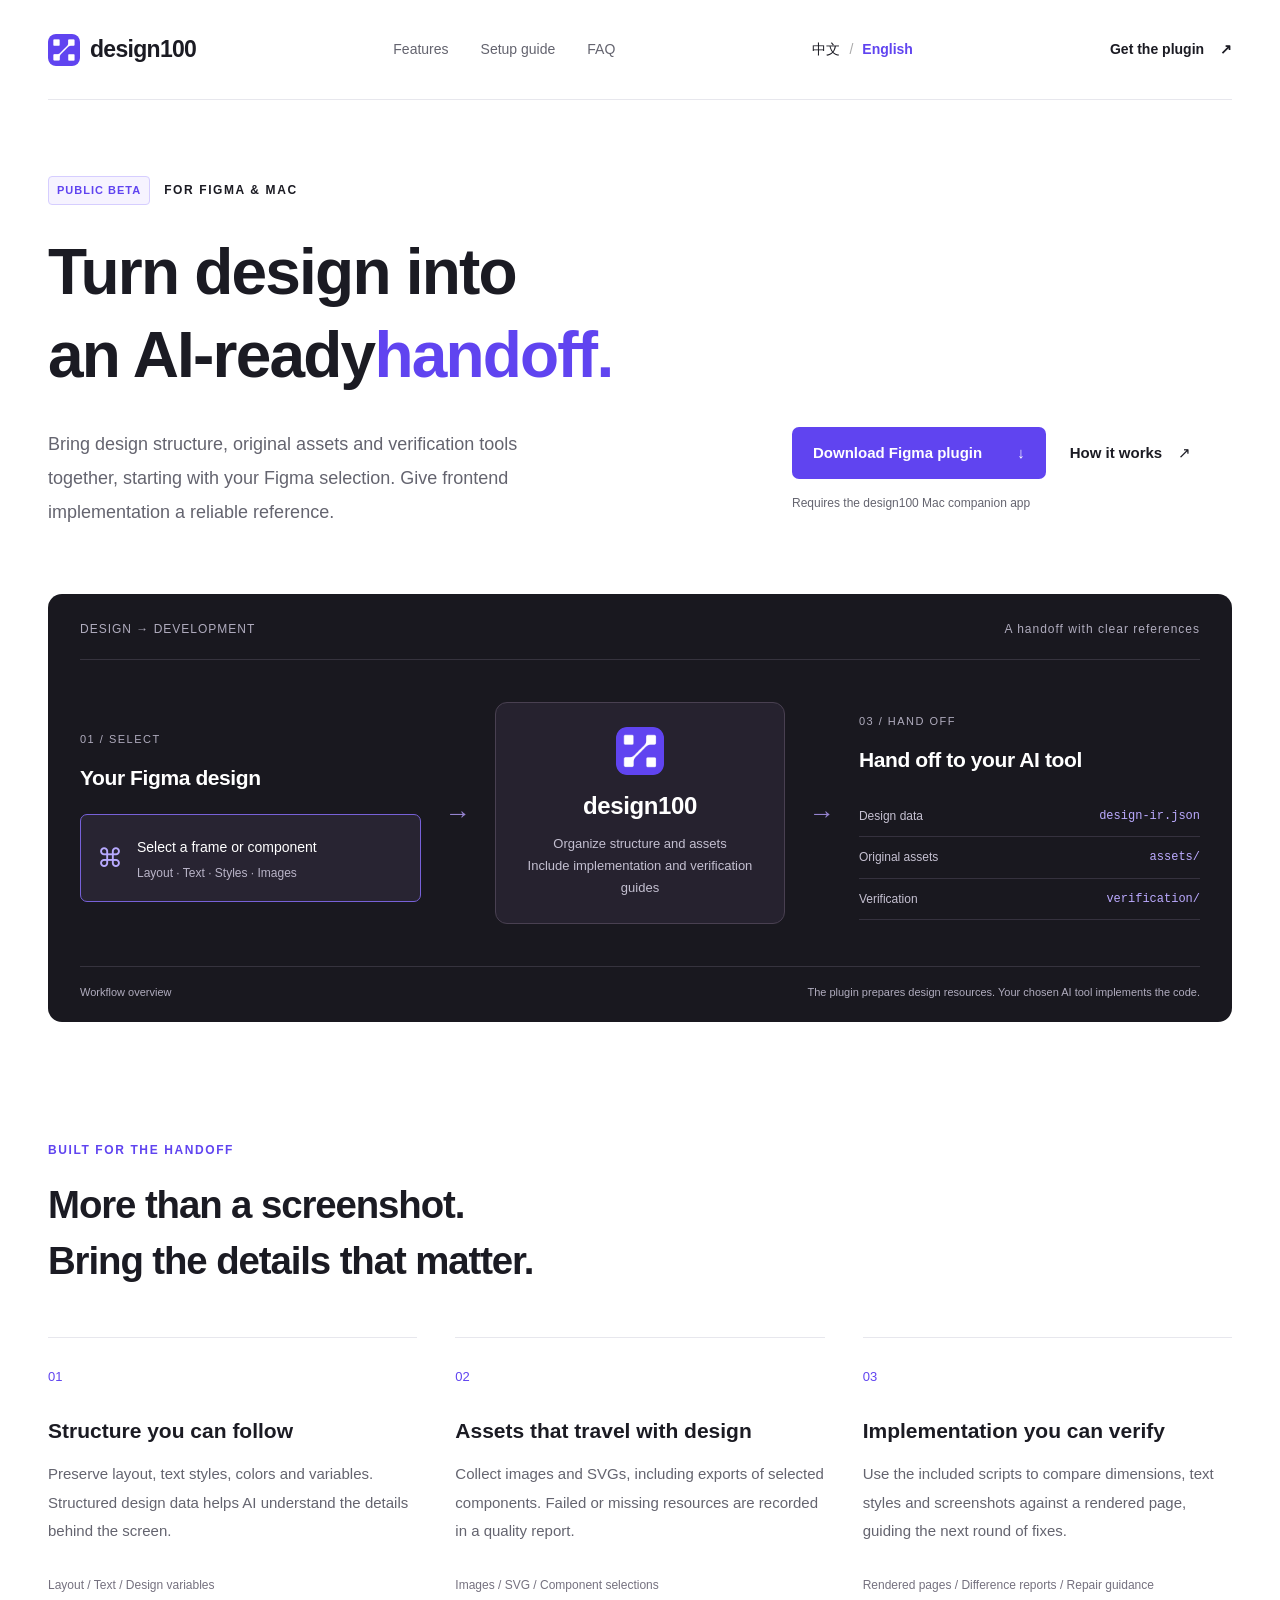
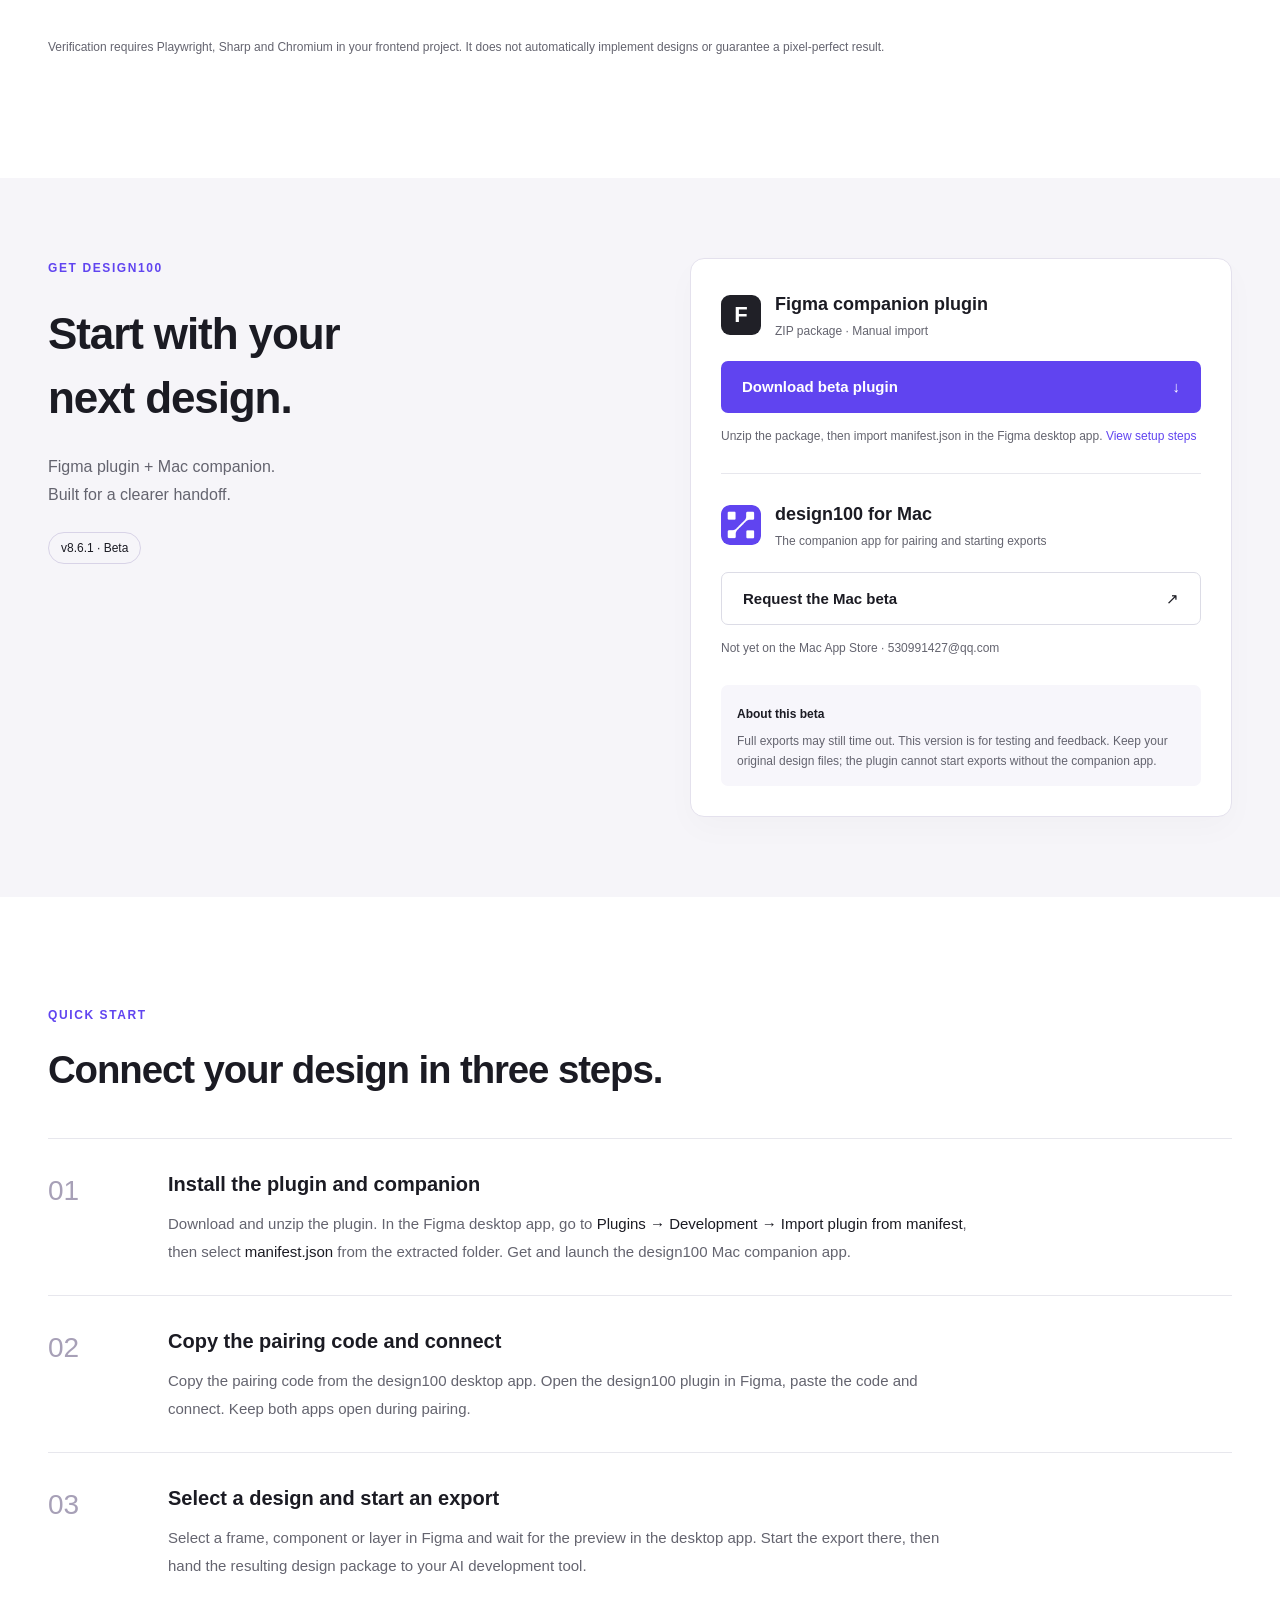
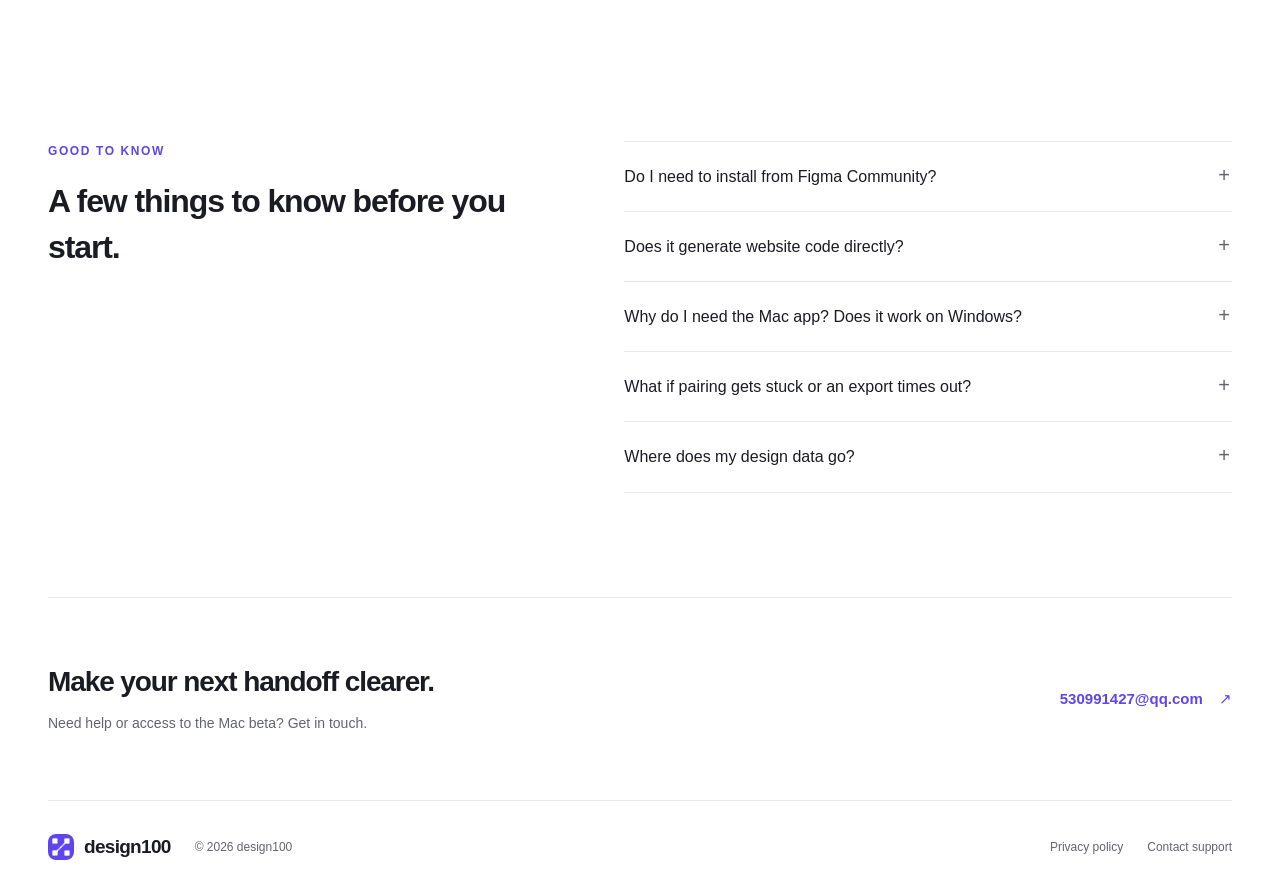
==== en.html @ ffca9b92 "Add Chinese and English language switching" ====
<!doctype html>
<html lang="en">
<head>
<meta charset="utf-8"><meta name="viewport" content="width=device-width,initial-scale=1">
<title>design100 — A clearer handoff from Figma to AI</title>
<meta name="description" content="Turn Figma selections into design data, assets and verification tools. Download the beta plugin and follow the setup guide.">
<link rel="icon" href="icon.png"><link rel="stylesheet" href="style.css">
<link rel="alternate" hreflang="zh-CN" href="https://sanxiansheng.github.io/design100/"><link rel="alternate" hreflang="en" href="https://sanxiansheng.github.io/design100/en.html">
<style>.language-switch{display:flex;align-items:center;gap:9px;font-size:14px;white-space:nowrap}.language-switch a{padding:8px 0}.language-switch [aria-current]{color:var(--purple);font-weight:700}.language-switch span{color:#aaa}html[lang="en"] h1{font-size:clamp(36px,5vw,68px);letter-spacing:-1.8px}html[lang="en"] .flow-stage{min-width:0}html[lang="en"] .file-row{flex-wrap:wrap}@media(max-width:850px){.nav nav{display:none}}@media(max-width:420px){.nav{flex-wrap:wrap;height:auto;padding-block:18px;gap:10px}.nav-download{display:none}.language-switch{margin-left:auto}}@media(max-width:700px){html[lang="en"] h1{font-size:39px}}</style>
</head>
<body>
<a class="skip" href="#main">Skip to content</a>
<header class="nav wrap"><a class="brand" href="#" aria-label="design100 home"><img src="icon.png" width="32" height="32" alt="">design100</a><nav aria-label="Main navigation"><a href="#features">Features</a><a href="#guide">Setup guide</a><a href="#faq">FAQ</a></nav><div class="language-switch" aria-label="Language"><a href="index.html" lang="zh-CN" hreflang="zh-CN">中文</a><span aria-hidden="true">/</span><a href="en.html" lang="en" hreflang="en" aria-current="page">English</a></div><a class="nav-download" href="#download">Get the plugin <span aria-hidden="true">↗</span></a></header>
<main id="main">
<section class="hero wrap">
<div class="eyebrow"><span class="tag">PUBLIC BETA</span> FOR FIGMA & MAC</div>
<h1>Turn design into<br>an AI-ready<span class="purple">handoff.</span></h1>
<div class="hero-bottom"><p>Bring design structure, original assets and verification tools together, starting with your Figma selection. Give frontend implementation a reliable reference.</p><div class="hero-actions"><a class="button primary" href="#download">Download Figma plugin <span aria-hidden="true">↓</span></a><a class="text-link" href="#guide">How it works <span aria-hidden="true">↗</span></a><small>Requires the design100 Mac companion app</small></div></div>
<div class="handoff" aria-label="Workflow: Figma selection, design100, your AI development tool">
<div class="handoff-top"><span>DESIGN → DEVELOPMENT</span><span>A handoff with clear references</span></div>
<div class="flow"><div class="flow-stage"><span class="step-label">01 / SELECT</span><h3>Your Figma design</h3><div class="selection"><span>⌘</span><div><strong>Select a frame or component</strong><small>Layout · Text · Styles · Images</small></div></div></div><span class="flow-arrow" aria-hidden="true">→</span><div class="flow-stage engine"><img src="icon.png" alt="" width="48" height="48"><h3>design100</h3><p>Organize structure and assets<br>Include implementation and verification guides</p></div><span class="flow-arrow" aria-hidden="true">→</span><div class="flow-stage"><span class="step-label">03 / HAND OFF</span><h3>Hand off to your AI tool</h3><div class="file-row"><span>Design data</span><code>design-ir.json</code></div><div class="file-row"><span>Original assets</span><code>assets/</code></div><div class="file-row"><span>Verification</span><code>verification/</code></div></div></div>
<div class="handoff-foot">Workflow overview<span>The plugin prepares design resources. Your chosen AI tool implements the code.</span></div>
</div></section>
<section id="features" class="wrap section"><div class="section-heading"><div class="eyebrow">BUILT FOR THE HANDOFF</div><h2>More than a screenshot.<br>Bring the details that matter.</h2></div><div class="features"><article><span class="feature-number">01</span><h3>Structure you can follow</h3><p>Preserve layout, text styles, colors and variables. Structured design data helps AI understand the details behind the screen.</p><span class="feature-note">Layout / Text / Design variables</span></article><article><span class="feature-number">02</span><h3>Assets that travel with design</h3><p>Collect images and SVGs, including exports of selected components. Failed or missing resources are recorded in a quality report.</p><span class="feature-note">Images / SVG / Component selections</span></article><article><span class="feature-number">03</span><h3>Implementation you can verify</h3><p>Use the included scripts to compare dimensions, text styles and screenshots against a rendered page, guiding the next round of fixes.</p><span class="feature-note">Rendered pages / Difference reports / Repair guidance</span></article></div><p class="section-note">Verification requires Playwright, Sharp and Chromium in your frontend project. It does not automatically implement designs or guarantee a pixel-perfect result.</p></section>
<section id="download" class="download-section"><div class="wrap download-layout"><div><div class="eyebrow">GET DESIGN100</div><h2>Start with your<br>next design.</h2><p>Figma plugin + Mac companion.<br>Built for a clearer handoff.</p><span class="release-label">v8.6.1 · Beta</span></div><div class="download-panel"><article><div class="download-title"><span class="package-icon">F</span><div><h3>Figma companion plugin</h3><p>ZIP package · Manual import</p></div></div><a class="button primary full" href="design100-figma-v8.6.1-beta.zip" download>Download beta plugin <span aria-hidden="true">↓</span></a><p class="download-hint">Unzip the package, then import manifest.json in the Figma desktop app. <a href="#guide">View setup steps</a></p></article><article class="companion"><div class="download-title"><img src="icon.png" width="40" height="40" alt=""><div><h3>design100 for Mac</h3><p>The companion app for pairing and starting exports</p></div></div><a class="button secondary full" href="mailto:530991427@qq.com?subject=design100%20Mac%20beta%20request">Request the Mac beta <span aria-hidden="true">↗</span></a><p class="download-hint">Not yet on the Mac App Store · 530991427@qq.com</p></article><aside class="beta-note"><strong>About this beta</strong><p>Full exports may still time out. This version is for testing and feedback. Keep your original design files; the plugin cannot start exports without the companion app.</p></aside></div></div></section>
<section id="guide" class="wrap section"><div class="section-heading"><div class="eyebrow">QUICK START</div><h2>Connect your design in three steps.</h2></div><ol class="guide"><li><span>01</span><div><h3>Install the plugin and companion</h3><p>Download and unzip the plugin. In the Figma desktop app, go to <b>Plugins → Development → Import plugin from manifest</b>, then select <b>manifest.json</b> from the extracted folder. Get and launch the design100 Mac companion app.</p></div></li><li><span>02</span><div><h3>Copy the pairing code and connect</h3><p>Copy the pairing code from the design100 desktop app. Open the design100 plugin in Figma, paste the code and connect. Keep both apps open during pairing.</p></div></li><li><span>03</span><div><h3>Select a design and start an export</h3><p>Select a frame, component or layer in Figma and wait for the preview in the desktop app. Start the export there, then hand the resulting design package to your AI development tool.</p></div></li></ol></section>
<section id="faq" class="wrap section faq-section"><div class="section-heading"><div class="eyebrow">GOOD TO KNOW</div><h2>A few things to know before you start.</h2></div><div class="faq"><details><summary>Do I need to install from Figma Community?</summary><p>This website provides a beta package for manual import through the Development menu in the Figma desktop app. The public availability of the Community version has not been confirmed. Use the download and setup instructions on this page.</p></details><details><summary>Does it generate website code directly?</summary><p>No. design100 prepares design data, assets, implementation guides and verification tools. Give the exported package to your own AI development tool to implement the frontend.</p></details><details><summary>Why do I need the Mac app? Does it work on Windows?</summary><p>Exports are started from the design100 Mac app. The Figma plugin reads your selection and generates the design package. The current workflow requires a Mac; a Windows companion app is not available yet.</p></details><details><summary>What if pairing gets stuck or an export times out?</summary><p>Make sure the desktop app is running, copy a fresh pairing code, then close and reopen the Figma plugin. Allow Figma local network access if prompted. Export timeouts are a known beta issue. Try a smaller selection and email the error message to support. Do not send pairing codes or sensitive design files.</p></details><details><summary>Where does my design data go?</summary><p>The plugin exchanges selection data and previews with the companion through localhost:38472 on your machine. Exported packages contain the selected design and assets. The plugin does not call remote AI services. You decide what to share with third-party AI tools. For details, read the <a href="https://sanxiansheng.github.io/design100-privacy/">product privacy policy</a>.</p></details></div></section>
<section class="wrap support"><div><h2>Make your next handoff clearer.</h2><p>Need help or access to the Mac beta? Get in touch.</p></div><a href="mailto:530991427@qq.com" class="text-link">530991427@qq.com <span aria-hidden="true">↗</span></a></section>
</main><footer class="wrap"><a class="brand" href="#"><img src="icon.png" alt="" width="26" height="26">design100</a><span>© 2026 design100</span><div><a href="https://sanxiansheng.github.io/design100-privacy/">Privacy policy</a><a href="mailto:530991427@qq.com">Contact support</a></div></footer>
<script>document.querySelectorAll(".language-switch a").forEach(function(link){link.addEventListener("click",function(){link.hash=window.location.hash;});});</script>
</body></html>
---- style.css ----
@charset "UTF-8";
:root{--ink:#1b1b23;--muted:#64646f;--purple:#6044f0;--line:#e7e7ed;--soft:#f6f5f9}*{box-sizing:border-box}html{scroll-behavior:smooth;scroll-padding-top:30px}body{margin:0;color:var(--ink);background:#fff;font-family:Inter,-apple-system,BlinkMacSystemFont,"Segoe UI","PingFang SC","Microsoft YaHei",sans-serif;font-size:16px;line-height:1.7}a{color:inherit;text-decoration:none}a,button,summary{-webkit-tap-highlight-color:transparent}a:focus-visible,summary:focus-visible{outline:3px solid #8b76ff;outline-offset:5px}a:hover{color:var(--purple)}img{max-width:100%;vertical-align:middle}.wrap{width:min(1184px,calc(100% - 80px));margin-inline:auto}.skip{position:absolute;top:-100px;left:20px;background:#fff;padding:12px;z-index:10}.skip:focus{top:10px}.nav{height:100px;display:flex;align-items:center;justify-content:space-between;border-bottom:1px solid var(--line);gap:24px}.brand{display:inline-flex;align-items:center;gap:10px;font-weight:750;font-size:23px;letter-spacing:-.7px}.brand img{border-radius:8px}.nav nav{display:flex;gap:32px;font-size:14px;color:var(--muted)}.nav-download{font-size:14px;font-weight:600}.nav-download span{margin-left:12px}.hero{padding-top:76px;padding-bottom:10px}.eyebrow{display:flex;align-items:center;gap:14px;font-size:12px;font-weight:650;letter-spacing:1.6px}.tag{color:var(--purple);border:1px solid #d6ceff;background:#f6f3ff;padding:4px 8px;border-radius:4px;font-size:11px;letter-spacing:1px}h1{font-size:clamp(40px,5.3vw,72px);font-weight:650;line-height:1.3;letter-spacing:-2.8px;margin:26px 0 30px}.purple{color:var(--purple)}.hero-bottom{display:flex;justify-content:space-between;gap:48px;align-items:start;margin-bottom:64px}.hero-bottom>p{max-width:475px;color:var(--muted);font-size:18px;margin:0;line-height:1.9}.hero-actions{display:flex;flex-wrap:wrap;gap:14px 24px;align-items:center;max-width:440px}.button{min-height:50px;padding:13px 21px;border-radius:7px;display:inline-flex;align-items:center;justify-content:space-between;gap:35px;font-weight:550;font-size:15px;transition:background .15s,transform .15s}.button:hover{transform:translateY(-2px)}.primary{background:var(--purple);color:#fff}.primary:hover{background:#4c32ce;color:#fff}.secondary{border:1px solid #dcdce6;background:#fff}.text-link{font-size:15px;font-weight:550}.text-link span{margin-left:12px}.hero-actions small{width:100%;color:var(--muted);font-size:12px}.handoff{background:#19181f;border-radius:14px;color:#fff;padding:25px 32px 20px;overflow:hidden}.handoff-top,.handoff-foot{display:flex;justify-content:space-between;gap:20px;font-size:12px;color:#b0acbe}.handoff-top{letter-spacing:1px;border-bottom:1px solid #36333e;padding-bottom:20px}.flow{display:grid;grid-template-columns:1fr 30px .85fr 30px 1fr;gap:22px;align-items:center;padding:42px 0}.flow-stage h3{font-size:21px;letter-spacing:-.4px;margin:9px 0 18px;font-weight:550}.step-label{font-size:11px;color:#b0acbe;letter-spacing:1.5px}.selection{display:flex;gap:14px;align-items:center;padding:18px 16px;border:1px solid #7761d8;background:#282432;border-radius:7px}.selection>span{font-size:26px;color:#b8aaff}.selection strong{font-size:14px;font-weight:500}.selection small{display:block;color:#b9b4c8;font-size:12px;margin-top:3px}.engine{text-align:center;background:#26222f;border:1px solid #494051;border-radius:12px;padding:24px 12px}.engine h3{margin:11px 0 6px;font-size:24px}.engine p{font-size:13px;color:#c3bfd0;line-height:1.7;margin:0}.engine img{border-radius:11px}.flow-arrow{color:#9583cf;font-size:26px;text-align:center}.file-row{display:flex;justify-content:space-between;gap:8px;border-bottom:1px solid #35313e;padding:10px 0;font-size:12px;color:#c5c0d1}.file-row code{font-size:12px;color:#bbaaff}.handoff-foot{border-top:1px solid #36333e;padding-top:16px;font-size:11px}.section{padding-top:108px;padding-bottom:24px}.section-heading .eyebrow{color:var(--purple);margin-bottom:17px}h2{font-size:clamp(28px,3vw,40px);line-height:1.45;letter-spacing:-1.1px;font-weight:600;margin:0}.features{display:grid;grid-template-columns:repeat(3,1fr);gap:38px;margin-top:48px}.features article{border-top:1px solid var(--line);padding-top:24px}.feature-number{font-size:13px;color:var(--purple);font-variant-numeric:tabular-nums}h3{font-size:21px;font-weight:600}.features h3{margin:24px 0 12px}.features p{color:var(--muted);font-size:15px;margin:0 0 24px;line-height:1.9}.feature-note{font-size:12px;color:#75717f}.section-note{color:var(--muted);font-size:12px;padding:28px 0 0}.download-section{background:var(--soft);margin-top:84px;padding:80px 0}.download-layout{display:grid;grid-template-columns:1fr 1fr;gap:100px}.download-layout .eyebrow{color:var(--purple);margin-bottom:24px}.download-layout h2{font-size:44px}.download-layout>div>p{color:var(--muted);margin:24px 0}.release-label{border:1px solid #d8d3e7;padding:5px 12px;border-radius:100px;font-size:12px;display:inline-block}.download-panel{background:#fff;border:1px solid #e4e1ed;padding:30px;border-radius:14px;box-shadow:0 12px 32px #27203406}.download-title{display:flex;align-items:center;gap:14px;margin-bottom:20px}.download-title h3{font-size:18px;margin:0}.download-title p{font-size:12px;color:var(--muted);margin:2px 0 0}.package-icon{width:40px;height:40px;display:grid;place-items:center;background:#202027;color:white;border-radius:9px;font-size:22px;font-weight:600}.download-title img{border-radius:9px}.full{display:flex;width:100%}.download-hint{font-size:12px;color:var(--muted);line-height:1.8;margin:13px 0 0}.download-hint a{color:var(--purple)}.companion{margin-top:25px;padding-top:25px;border-top:1px solid var(--line)}.beta-note{background:#f7f6fb;border-radius:7px;margin-top:25px;padding:14px 16px}.beta-note strong{font-size:12px}.beta-note p{font-size:12px;color:var(--muted);margin:5px 0 0}.guide{padding:0;list-style:none;margin:40px 0 0}.guide li{display:grid;grid-template-columns:120px 1fr;border-top:1px solid var(--line);padding:28px 0}.guide li>span{font-size:28px;color:#a7a0b7;font-weight:400}.guide h3{margin:0 0 9px;font-size:20px}.guide p{margin:0;max-width:800px;color:var(--muted);font-size:15px;line-height:1.9}.guide b{font-weight:500;color:var(--ink)}.faq-section{display:grid;grid-template-columns:1fr 1.2fr;gap:70px}.faq-section h2{font-size:32px}.faq details{border-bottom:1px solid var(--line)}.faq details:first-child{border-top:1px solid var(--line)}summary{cursor:pointer;padding:21px 28px 21px 0;font-size:16px;font-weight:500;list-style:none;position:relative}summary::-webkit-details-marker{display:none}summary:after{content:'+';position:absolute;right:2px;color:var(--muted);font-size:20px;top:16px}details[open] summary:after{content:'−'}.faq p{font-size:14px;color:var(--muted);margin:0 0 22px;line-height:1.9}.faq p a{text-decoration:underline}.support{display:flex;align-items:center;justify-content:space-between;gap:30px;padding:64px 0;margin-top:80px;border-top:1px solid var(--line)}.support h2{font-size:28px}.support p{font-size:14px;color:var(--muted);margin:10px 0 0}.support>a{color:var(--purple)}footer{border-top:1px solid var(--line);display:flex;align-items:center;gap:24px;padding:30px 0;color:var(--muted);font-size:12px}footer .brand{color:var(--ink);font-size:19px}footer>div{margin-left:auto;display:flex;gap:24px}
@media(max-width:1000px){.wrap{width:calc(100% - 48px)}.hero-bottom{gap:30px}.hero-bottom>p{max-width:420px}.hero-actions{max-width:260px}.flow{gap:12px;grid-template-columns:1fr 20px .8fr 20px 1fr}.handoff{padding:24px}.file-row{flex-wrap:wrap}.download-layout{gap:48px}.faq-section{gap:40px}.features{gap:25px}}
@media(max-width:700px){.wrap{width:calc(100% - 40px)}.nav{height:78px;gap:15px}.nav nav{display:none}.brand{font-size:21px}.hero{padding-top:42px}h1{font-size:40px;letter-spacing:-1.6px;margin:24px 0}.eyebrow{font-size:10px;letter-spacing:1px}.hero-bottom{display:block;margin-bottom:38px}.hero-bottom>p{font-size:16px}.hero-actions{max-width:none;margin-top:26px;gap:15px 20px}.handoff{padding:22px}.handoff-top{font-size:10px}.handoff-top span:last-child{display:none}.flow{grid-template-columns:1fr;padding:25px 0;gap:14px}.flow-arrow{transform:rotate(90deg);font-size:22px;line-height:1}.flow-stage h3{font-size:19px}.engine{padding:20px}.handoff-foot{display:block;font-size:10px}.handoff-foot span{display:block;margin-top:5px}.section{padding-top:64px}.features{grid-template-columns:1fr;gap:30px;margin-top:30px}.features h3{margin-top:14px}.features p{margin-bottom:14px}.section-note{padding-top:14px}.download-section{margin-top:42px;padding:48px 0}.download-layout{grid-template-columns:1fr;gap:30px}.download-layout h2{font-size:36px}.download-layout>div>p{margin:16px 0}.download-panel{padding:23px}.guide li{grid-template-columns:50px 1fr;padding:25px 0}.guide li>span{font-size:23px}.guide p{font-size:14px;overflow-wrap:anywhere}.faq-section{grid-template-columns:1fr;gap:28px}.faq-section h2{font-size:28px}.support{display:block;margin-top:48px;padding:40px 0}.support h2{font-size:25px}.support>a{display:inline-block;margin-top:20px}footer{flex-wrap:wrap;gap:15px;font-size:11px}footer>div{margin-left:0;width:100%}.button{font-size:14px}.file-row{font-size:13px}.handoff-foot,.step-label,.engine p,.file-row code,.selection small,.handoff-top{font-size:12px}}
@media(prefers-reduced-motion:reduce){html{scroll-behavior:auto}.button{transition:none}.button:hover{transform:none}}
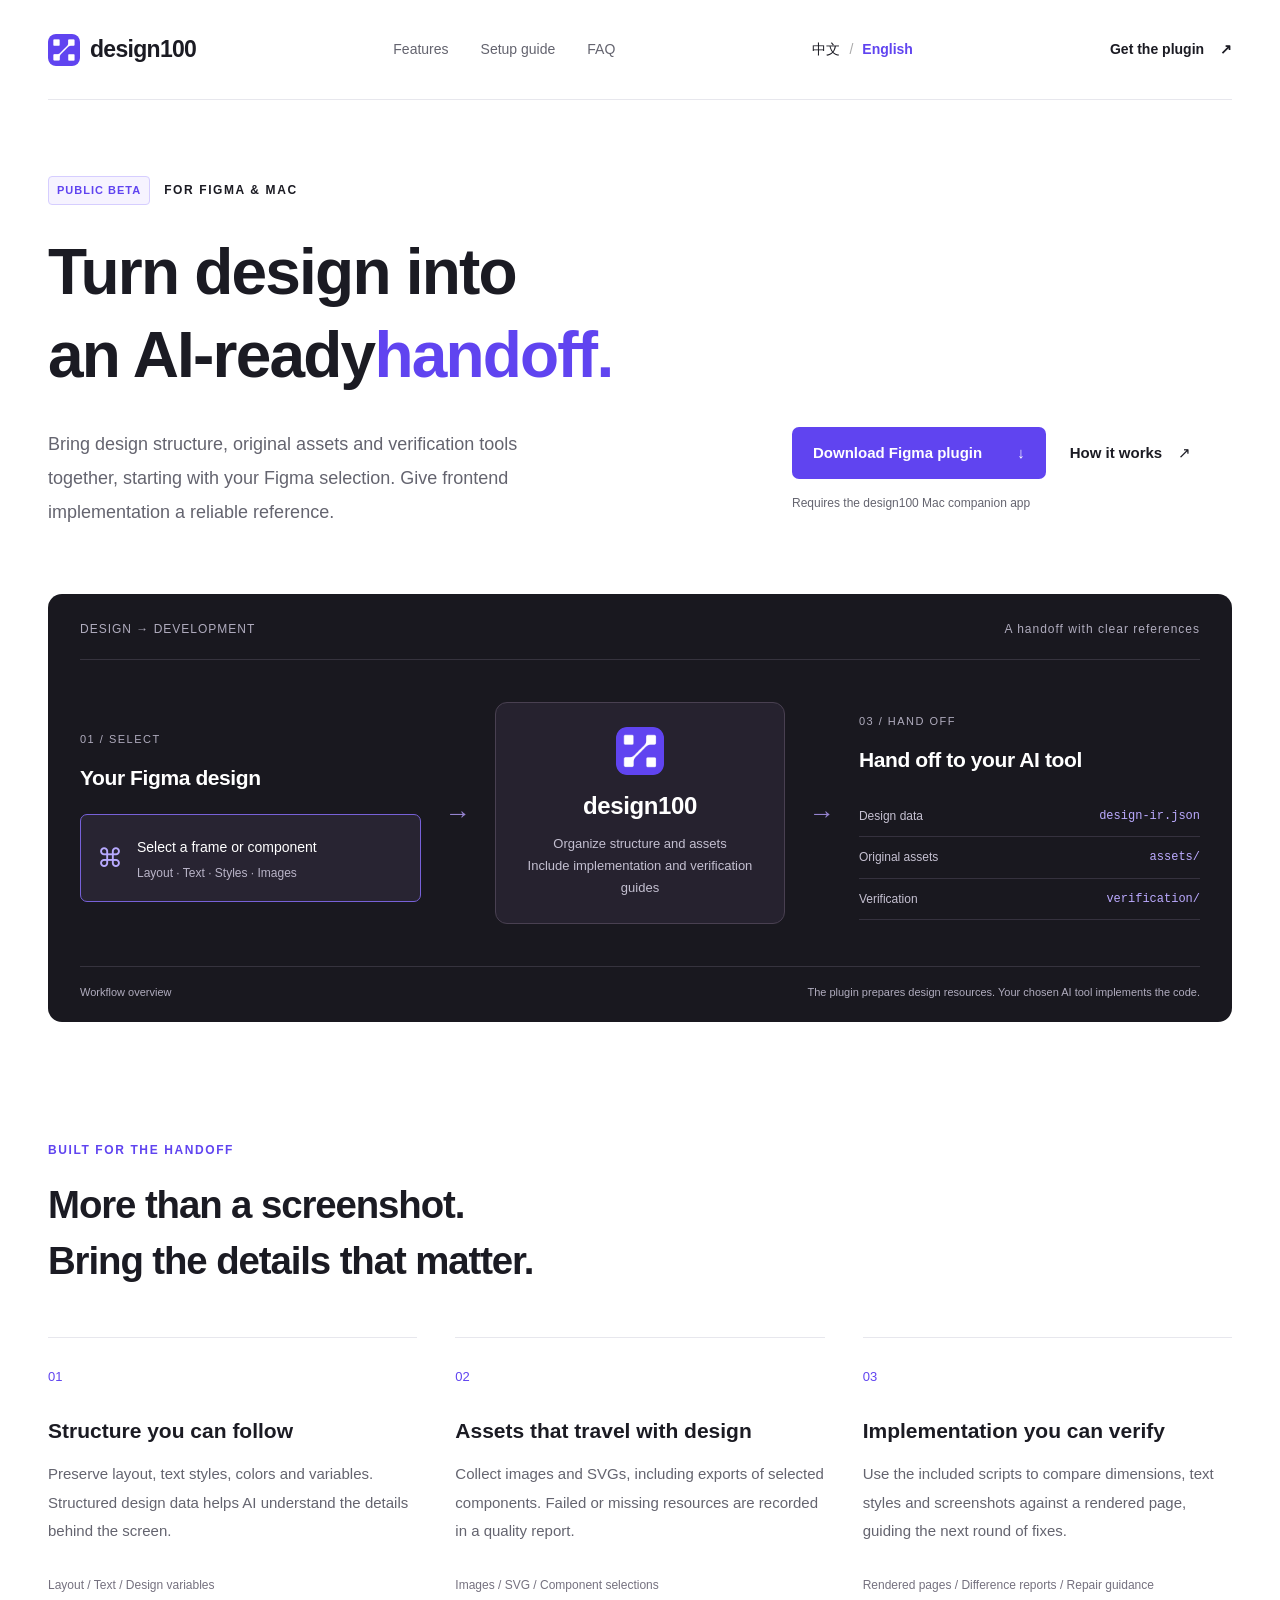
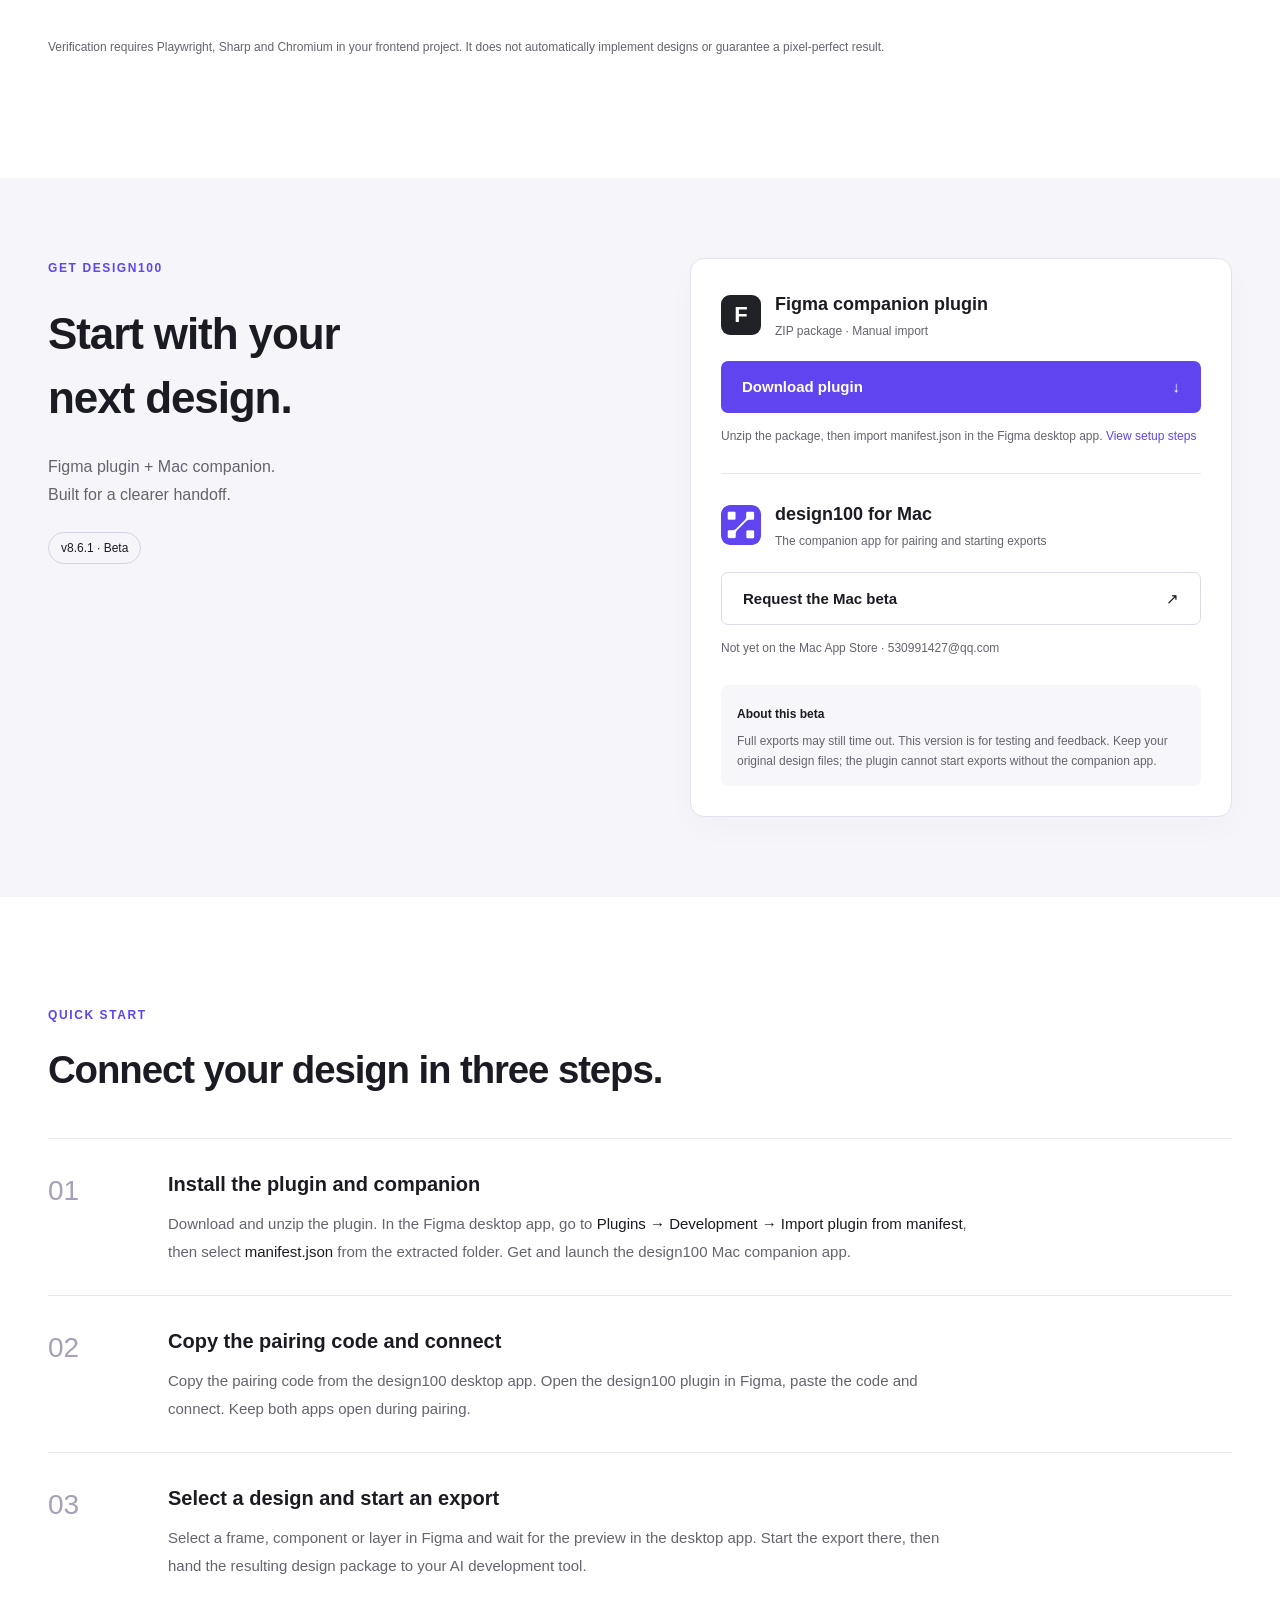
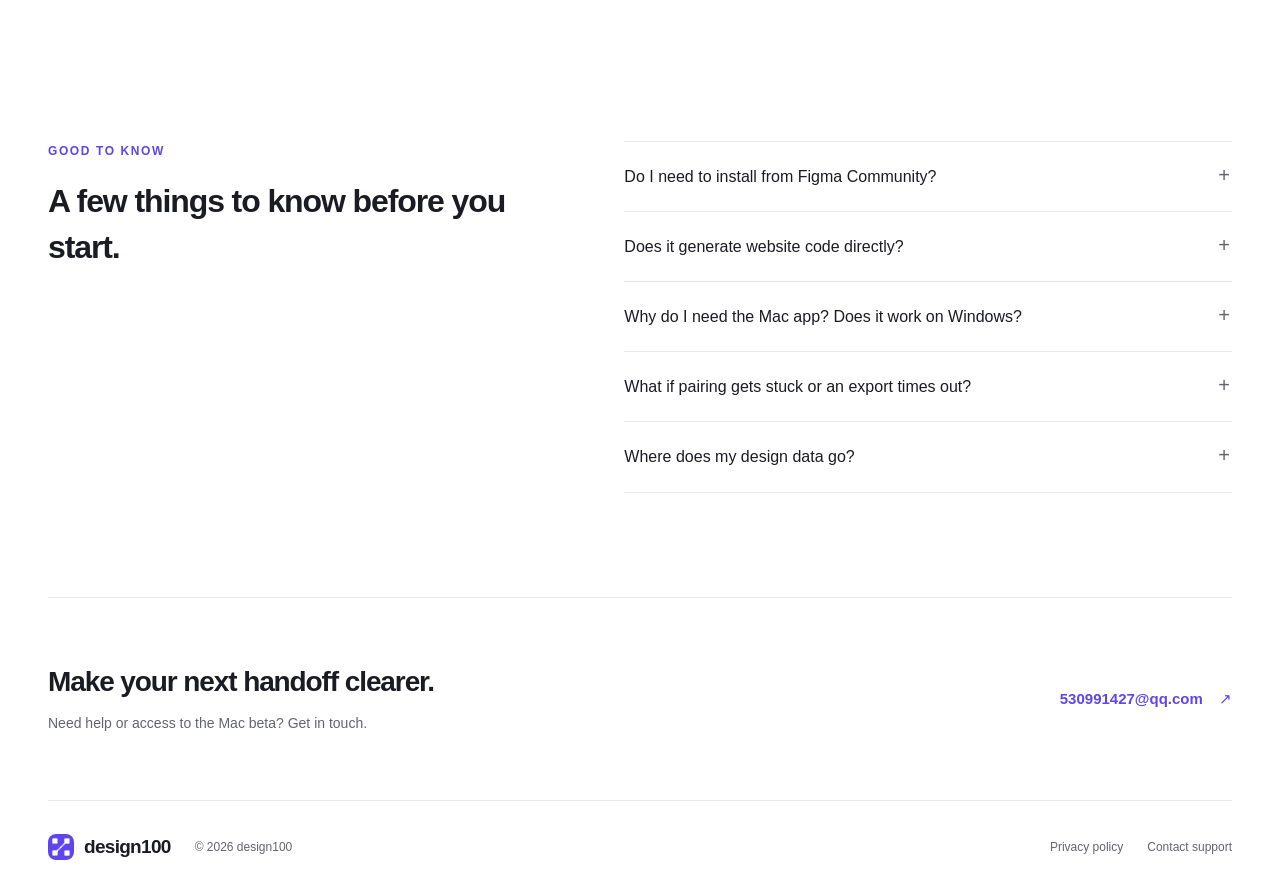
==== commit 455c3e84: "Simplify plugin download button labels" ====
--- a/en.html
+++ b/en.html
@@ -5,12 +5,12 @@
 <title>design100 — A clearer handoff from Figma to AI</title>
 <meta name="description" content="Turn Figma selections into design data, assets and verification tools. Download the beta plugin and follow the setup guide.">
 <link rel="icon" href="icon.png"><link rel="stylesheet" href="style.css">
-<link rel="alternate" hreflang="zh-CN" href="https://sanxiansheng.github.io/design100/"><link rel="alternate" hreflang="en" href="https://sanxiansheng.github.io/design100/en.html">
+<link rel="alternate" hreflang="zh-CN" href="https://sanxiansheng.github.io/design100/zh.html"><link rel="alternate" hreflang="en" href="https://sanxiansheng.github.io/design100/">
 <style>.language-switch{display:flex;align-items:center;gap:9px;font-size:14px;white-space:nowrap}.language-switch a{padding:8px 0}.language-switch [aria-current]{color:var(--purple);font-weight:700}.language-switch span{color:#aaa}html[lang="en"] h1{font-size:clamp(36px,5vw,68px);letter-spacing:-1.8px}html[lang="en"] .flow-stage{min-width:0}html[lang="en"] .file-row{flex-wrap:wrap}@media(max-width:850px){.nav nav{display:none}}@media(max-width:420px){.nav{flex-wrap:wrap;height:auto;padding-block:18px;gap:10px}.nav-download{display:none}.language-switch{margin-left:auto}}@media(max-width:700px){html[lang="en"] h1{font-size:39px}}</style>
 </head>
 <body>
 <a class="skip" href="#main">Skip to content</a>
-<header class="nav wrap"><a class="brand" href="#" aria-label="design100 home"><img src="icon.png" width="32" height="32" alt="">design100</a><nav aria-label="Main navigation"><a href="#features">Features</a><a href="#guide">Setup guide</a><a href="#faq">FAQ</a></nav><div class="language-switch" aria-label="Language"><a href="index.html" lang="zh-CN" hreflang="zh-CN">中文</a><span aria-hidden="true">/</span><a href="en.html" lang="en" hreflang="en" aria-current="page">English</a></div><a class="nav-download" href="#download">Get the plugin <span aria-hidden="true">↗</span></a></header>
+<header class="nav wrap"><a class="brand" href="#" aria-label="design100 home"><img src="icon.png" width="32" height="32" alt="">design100</a><nav aria-label="Main navigation"><a href="#features">Features</a><a href="#guide">Setup guide</a><a href="#faq">FAQ</a></nav><div class="language-switch" aria-label="Language"><a href="zh.html" lang="zh-CN" hreflang="zh-CN">中文</a><span aria-hidden="true">/</span><a href="index.html" lang="en" hreflang="en" aria-current="page">English</a></div><a class="nav-download" href="#download">Get the plugin <span aria-hidden="true">↗</span></a></header>
 <main id="main">
 <section class="hero wrap">
 <div class="eyebrow"><span class="tag">PUBLIC BETA</span> FOR FIGMA & MAC</div>
@@ -22,7 +22,7 @@
 <div class="handoff-foot">Workflow overview<span>The plugin prepares design resources. Your chosen AI tool implements the code.</span></div>
 </div></section>
 <section id="features" class="wrap section"><div class="section-heading"><div class="eyebrow">BUILT FOR THE HANDOFF</div><h2>More than a screenshot.<br>Bring the details that matter.</h2></div><div class="features"><article><span class="feature-number">01</span><h3>Structure you can follow</h3><p>Preserve layout, text styles, colors and variables. Structured design data helps AI understand the details behind the screen.</p><span class="feature-note">Layout / Text / Design variables</span></article><article><span class="feature-number">02</span><h3>Assets that travel with design</h3><p>Collect images and SVGs, including exports of selected components. Failed or missing resources are recorded in a quality report.</p><span class="feature-note">Images / SVG / Component selections</span></article><article><span class="feature-number">03</span><h3>Implementation you can verify</h3><p>Use the included scripts to compare dimensions, text styles and screenshots against a rendered page, guiding the next round of fixes.</p><span class="feature-note">Rendered pages / Difference reports / Repair guidance</span></article></div><p class="section-note">Verification requires Playwright, Sharp and Chromium in your frontend project. It does not automatically implement designs or guarantee a pixel-perfect result.</p></section>
-<section id="download" class="download-section"><div class="wrap download-layout"><div><div class="eyebrow">GET DESIGN100</div><h2>Start with your<br>next design.</h2><p>Figma plugin + Mac companion.<br>Built for a clearer handoff.</p><span class="release-label">v8.6.1 · Beta</span></div><div class="download-panel"><article><div class="download-title"><span class="package-icon">F</span><div><h3>Figma companion plugin</h3><p>ZIP package · Manual import</p></div></div><a class="button primary full" href="design100-figma-v8.6.1-beta.zip" download>Download beta plugin <span aria-hidden="true">↓</span></a><p class="download-hint">Unzip the package, then import manifest.json in the Figma desktop app. <a href="#guide">View setup steps</a></p></article><article class="companion"><div class="download-title"><img src="icon.png" width="40" height="40" alt=""><div><h3>design100 for Mac</h3><p>The companion app for pairing and starting exports</p></div></div><a class="button secondary full" href="mailto:530991427@qq.com?subject=design100%20Mac%20beta%20request">Request the Mac beta <span aria-hidden="true">↗</span></a><p class="download-hint">Not yet on the Mac App Store · 530991427@qq.com</p></article><aside class="beta-note"><strong>About this beta</strong><p>Full exports may still time out. This version is for testing and feedback. Keep your original design files; the plugin cannot start exports without the companion app.</p></aside></div></div></section>
+<section id="download" class="download-section"><div class="wrap download-layout"><div><div class="eyebrow">GET DESIGN100</div><h2>Start with your<br>next design.</h2><p>Figma plugin + Mac companion.<br>Built for a clearer handoff.</p><span class="release-label">v8.6.1 · Beta</span></div><div class="download-panel"><article><div class="download-title"><span class="package-icon">F</span><div><h3>Figma companion plugin</h3><p>ZIP package · Manual import</p></div></div><a class="button primary full" href="design100-figma-v8.6.1-beta.zip" download>Download plugin <span aria-hidden="true">↓</span></a><p class="download-hint">Unzip the package, then import manifest.json in the Figma desktop app. <a href="#guide">View setup steps</a></p></article><article class="companion"><div class="download-title"><img src="icon.png" width="40" height="40" alt=""><div><h3>design100 for Mac</h3><p>The companion app for pairing and starting exports</p></div></div><a class="button secondary full" href="mailto:530991427@qq.com?subject=design100%20Mac%20beta%20request">Request the Mac beta <span aria-hidden="true">↗</span></a><p class="download-hint">Not yet on the Mac App Store · 530991427@qq.com</p></article><aside class="beta-note"><strong>About this beta</strong><p>Full exports may still time out. This version is for testing and feedback. Keep your original design files; the plugin cannot start exports without the companion app.</p></aside></div></div></section>
 <section id="guide" class="wrap section"><div class="section-heading"><div class="eyebrow">QUICK START</div><h2>Connect your design in three steps.</h2></div><ol class="guide"><li><span>01</span><div><h3>Install the plugin and companion</h3><p>Download and unzip the plugin. In the Figma desktop app, go to <b>Plugins → Development → Import plugin from manifest</b>, then select <b>manifest.json</b> from the extracted folder. Get and launch the design100 Mac companion app.</p></div></li><li><span>02</span><div><h3>Copy the pairing code and connect</h3><p>Copy the pairing code from the design100 desktop app. Open the design100 plugin in Figma, paste the code and connect. Keep both apps open during pairing.</p></div></li><li><span>03</span><div><h3>Select a design and start an export</h3><p>Select a frame, component or layer in Figma and wait for the preview in the desktop app. Start the export there, then hand the resulting design package to your AI development tool.</p></div></li></ol></section>
 <section id="faq" class="wrap section faq-section"><div class="section-heading"><div class="eyebrow">GOOD TO KNOW</div><h2>A few things to know before you start.</h2></div><div class="faq"><details><summary>Do I need to install from Figma Community?</summary><p>This website provides a beta package for manual import through the Development menu in the Figma desktop app. The public availability of the Community version has not been confirmed. Use the download and setup instructions on this page.</p></details><details><summary>Does it generate website code directly?</summary><p>No. design100 prepares design data, assets, implementation guides and verification tools. Give the exported package to your own AI development tool to implement the frontend.</p></details><details><summary>Why do I need the Mac app? Does it work on Windows?</summary><p>Exports are started from the design100 Mac app. The Figma plugin reads your selection and generates the design package. The current workflow requires a Mac; a Windows companion app is not available yet.</p></details><details><summary>What if pairing gets stuck or an export times out?</summary><p>Make sure the desktop app is running, copy a fresh pairing code, then close and reopen the Figma plugin. Allow Figma local network access if prompted. Export timeouts are a known beta issue. Try a smaller selection and email the error message to support. Do not send pairing codes or sensitive design files.</p></details><details><summary>Where does my design data go?</summary><p>The plugin exchanges selection data and previews with the companion through localhost:38472 on your machine. Exported packages contain the selected design and assets. The plugin does not call remote AI services. You decide what to share with third-party AI tools. For details, read the <a href="https://sanxiansheng.github.io/design100-privacy/">product privacy policy</a>.</p></details></div></section>
 <section class="wrap support"><div><h2>Make your next handoff clearer.</h2><p>Need help or access to the Mac beta? Get in touch.</p></div><a href="mailto:530991427@qq.com" class="text-link">530991427@qq.com <span aria-hidden="true">↗</span></a></section>
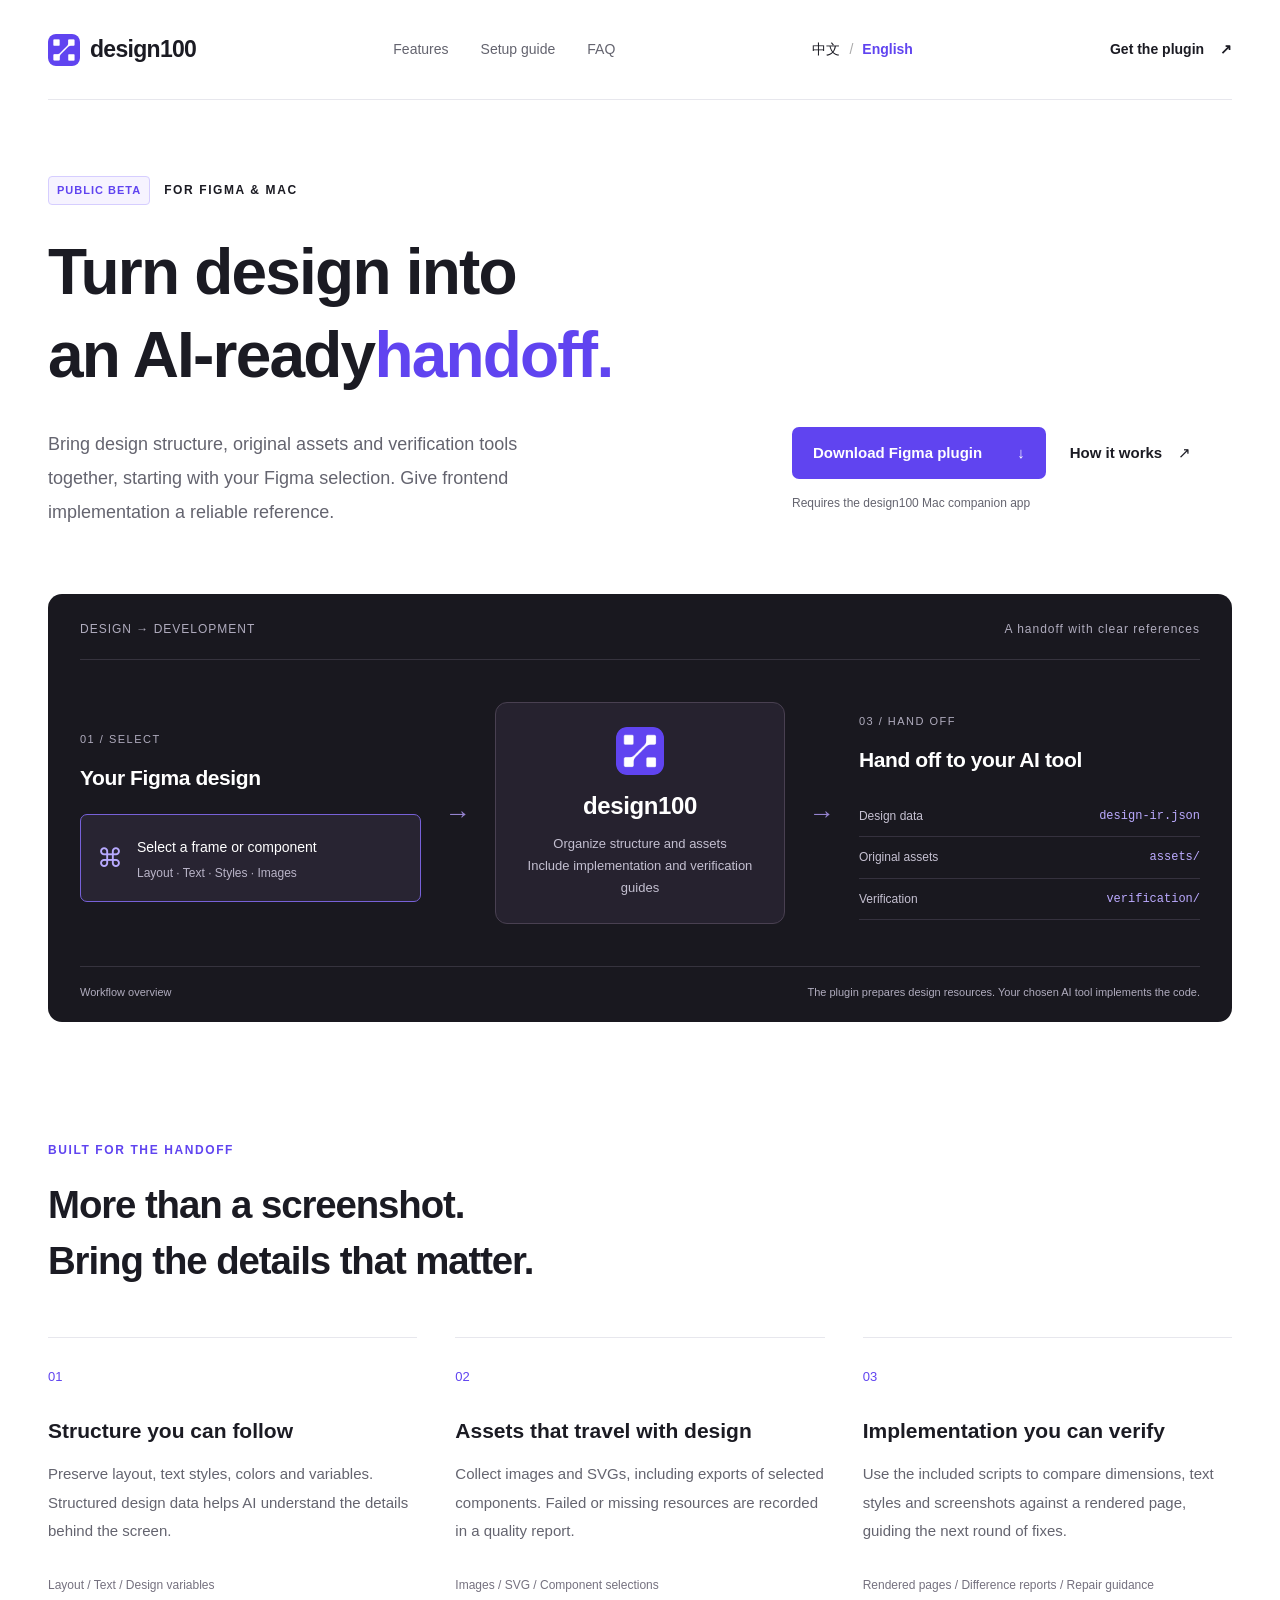
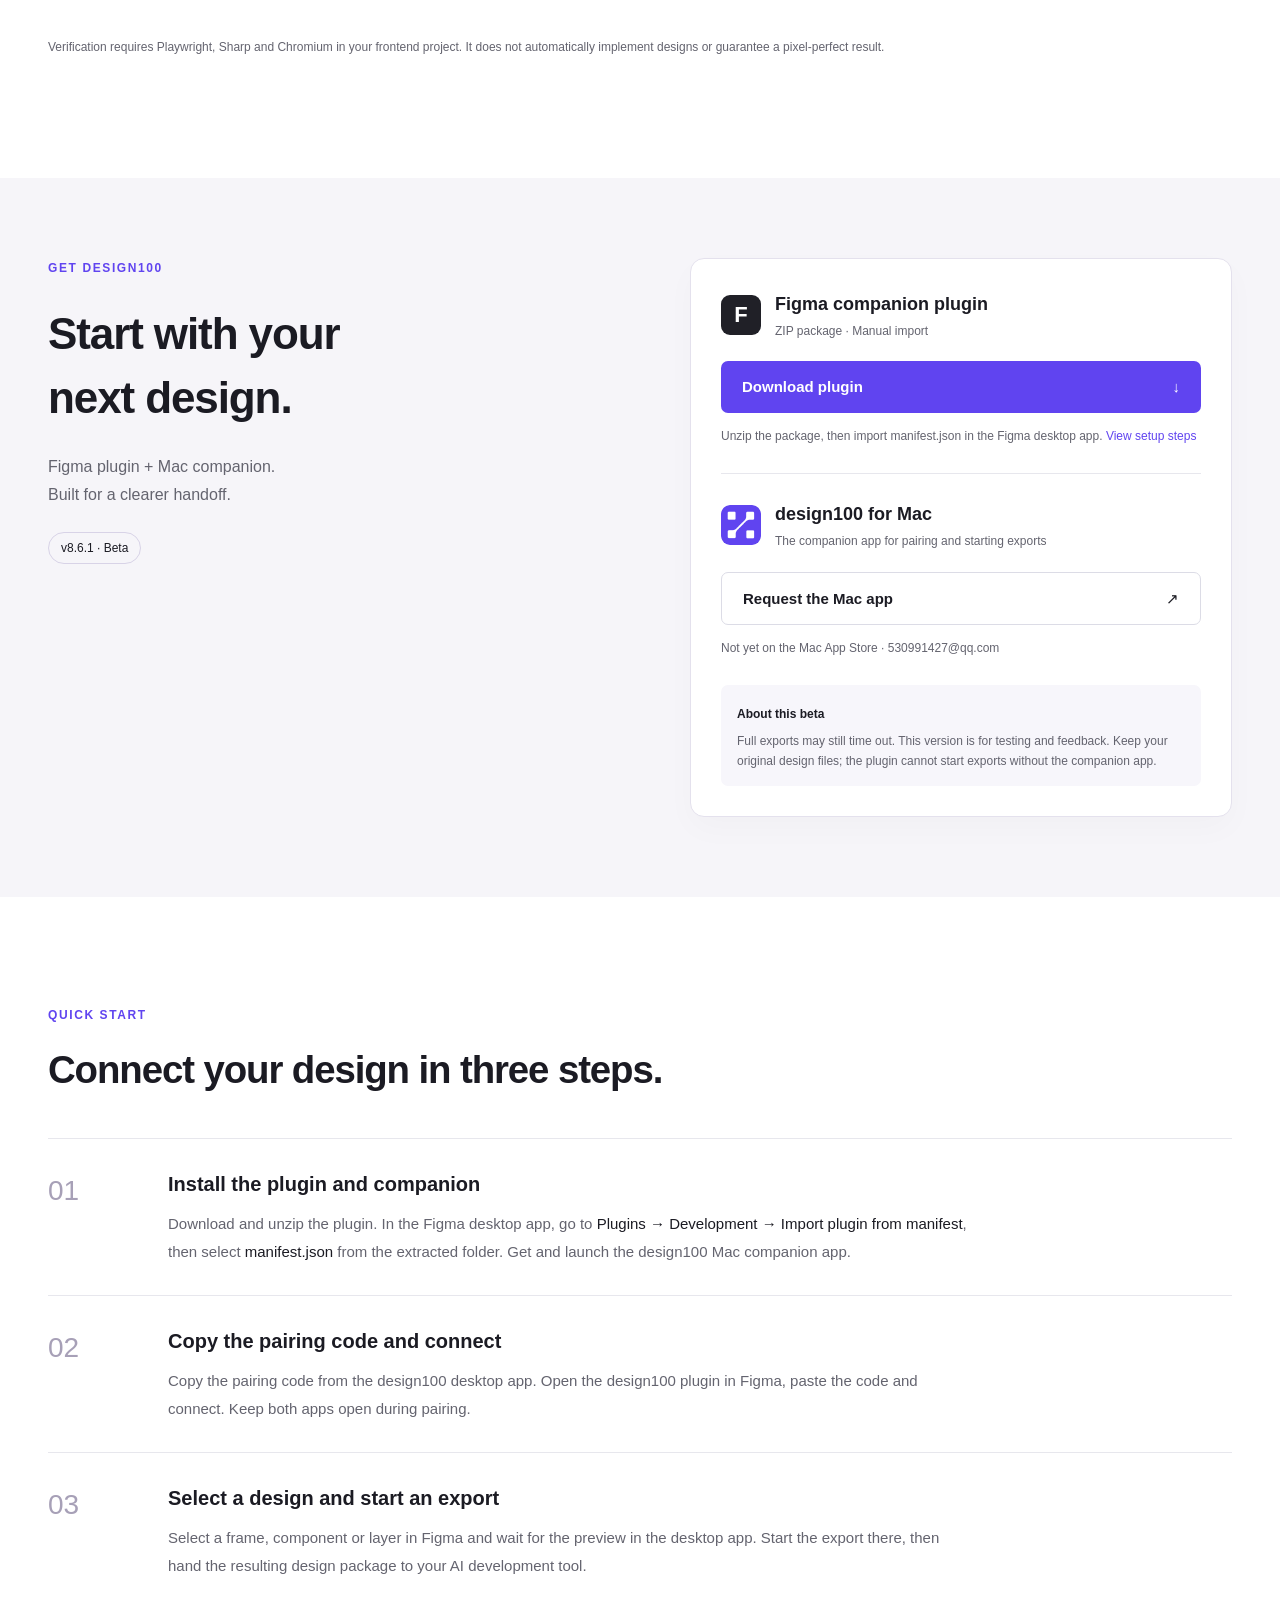
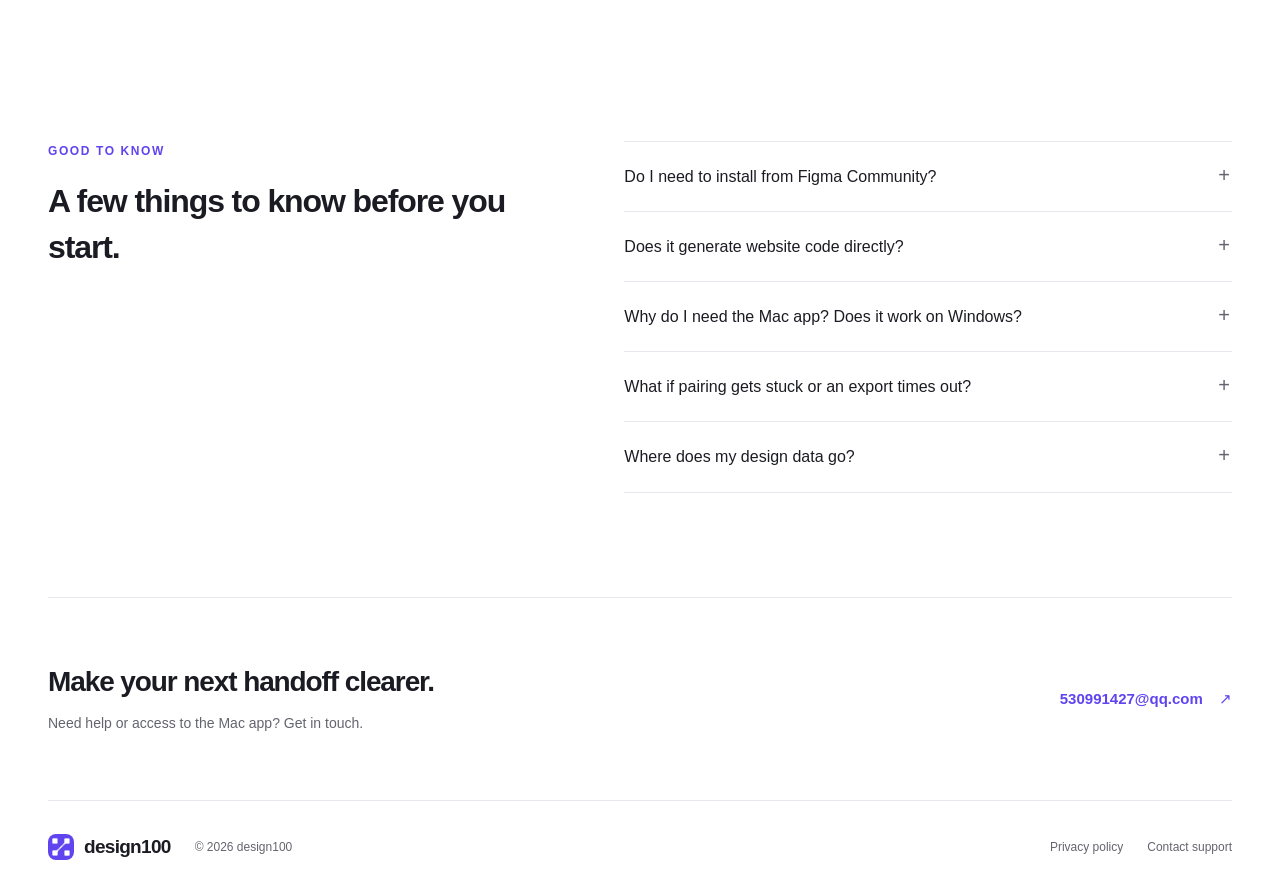
==== commit 7f59a116: "Update Mac app contact wording" ====
--- a/en.html
+++ b/en.html
@@ -22,10 +22,10 @@
 <div class="handoff-foot">Workflow overview<span>The plugin prepares design resources. Your chosen AI tool implements the code.</span></div>
 </div></section>
 <section id="features" class="wrap section"><div class="section-heading"><div class="eyebrow">BUILT FOR THE HANDOFF</div><h2>More than a screenshot.<br>Bring the details that matter.</h2></div><div class="features"><article><span class="feature-number">01</span><h3>Structure you can follow</h3><p>Preserve layout, text styles, colors and variables. Structured design data helps AI understand the details behind the screen.</p><span class="feature-note">Layout / Text / Design variables</span></article><article><span class="feature-number">02</span><h3>Assets that travel with design</h3><p>Collect images and SVGs, including exports of selected components. Failed or missing resources are recorded in a quality report.</p><span class="feature-note">Images / SVG / Component selections</span></article><article><span class="feature-number">03</span><h3>Implementation you can verify</h3><p>Use the included scripts to compare dimensions, text styles and screenshots against a rendered page, guiding the next round of fixes.</p><span class="feature-note">Rendered pages / Difference reports / Repair guidance</span></article></div><p class="section-note">Verification requires Playwright, Sharp and Chromium in your frontend project. It does not automatically implement designs or guarantee a pixel-perfect result.</p></section>
-<section id="download" class="download-section"><div class="wrap download-layout"><div><div class="eyebrow">GET DESIGN100</div><h2>Start with your<br>next design.</h2><p>Figma plugin + Mac companion.<br>Built for a clearer handoff.</p><span class="release-label">v8.6.1 · Beta</span></div><div class="download-panel"><article><div class="download-title"><span class="package-icon">F</span><div><h3>Figma companion plugin</h3><p>ZIP package · Manual import</p></div></div><a class="button primary full" href="design100-figma-v8.6.1-beta.zip" download>Download plugin <span aria-hidden="true">↓</span></a><p class="download-hint">Unzip the package, then import manifest.json in the Figma desktop app. <a href="#guide">View setup steps</a></p></article><article class="companion"><div class="download-title"><img src="icon.png" width="40" height="40" alt=""><div><h3>design100 for Mac</h3><p>The companion app for pairing and starting exports</p></div></div><a class="button secondary full" href="mailto:530991427@qq.com?subject=design100%20Mac%20beta%20request">Request the Mac beta <span aria-hidden="true">↗</span></a><p class="download-hint">Not yet on the Mac App Store · 530991427@qq.com</p></article><aside class="beta-note"><strong>About this beta</strong><p>Full exports may still time out. This version is for testing and feedback. Keep your original design files; the plugin cannot start exports without the companion app.</p></aside></div></div></section>
+<section id="download" class="download-section"><div class="wrap download-layout"><div><div class="eyebrow">GET DESIGN100</div><h2>Start with your<br>next design.</h2><p>Figma plugin + Mac companion.<br>Built for a clearer handoff.</p><span class="release-label">v8.6.1 · Beta</span></div><div class="download-panel"><article><div class="download-title"><span class="package-icon">F</span><div><h3>Figma companion plugin</h3><p>ZIP package · Manual import</p></div></div><a class="button primary full" href="design100-figma-v8.6.1-beta.zip" download>Download plugin <span aria-hidden="true">↓</span></a><p class="download-hint">Unzip the package, then import manifest.json in the Figma desktop app. <a href="#guide">View setup steps</a></p></article><article class="companion"><div class="download-title"><img src="icon.png" width="40" height="40" alt=""><div><h3>design100 for Mac</h3><p>The companion app for pairing and starting exports</p></div></div><a class="button secondary full" href="mailto:530991427@qq.com?subject=design100%20Mac%20app%20request">Request the Mac app <span aria-hidden="true">↗</span></a><p class="download-hint">Not yet on the Mac App Store · 530991427@qq.com</p></article><aside class="beta-note"><strong>About this beta</strong><p>Full exports may still time out. This version is for testing and feedback. Keep your original design files; the plugin cannot start exports without the companion app.</p></aside></div></div></section>
 <section id="guide" class="wrap section"><div class="section-heading"><div class="eyebrow">QUICK START</div><h2>Connect your design in three steps.</h2></div><ol class="guide"><li><span>01</span><div><h3>Install the plugin and companion</h3><p>Download and unzip the plugin. In the Figma desktop app, go to <b>Plugins → Development → Import plugin from manifest</b>, then select <b>manifest.json</b> from the extracted folder. Get and launch the design100 Mac companion app.</p></div></li><li><span>02</span><div><h3>Copy the pairing code and connect</h3><p>Copy the pairing code from the design100 desktop app. Open the design100 plugin in Figma, paste the code and connect. Keep both apps open during pairing.</p></div></li><li><span>03</span><div><h3>Select a design and start an export</h3><p>Select a frame, component or layer in Figma and wait for the preview in the desktop app. Start the export there, then hand the resulting design package to your AI development tool.</p></div></li></ol></section>
 <section id="faq" class="wrap section faq-section"><div class="section-heading"><div class="eyebrow">GOOD TO KNOW</div><h2>A few things to know before you start.</h2></div><div class="faq"><details><summary>Do I need to install from Figma Community?</summary><p>This website provides a beta package for manual import through the Development menu in the Figma desktop app. The public availability of the Community version has not been confirmed. Use the download and setup instructions on this page.</p></details><details><summary>Does it generate website code directly?</summary><p>No. design100 prepares design data, assets, implementation guides and verification tools. Give the exported package to your own AI development tool to implement the frontend.</p></details><details><summary>Why do I need the Mac app? Does it work on Windows?</summary><p>Exports are started from the design100 Mac app. The Figma plugin reads your selection and generates the design package. The current workflow requires a Mac; a Windows companion app is not available yet.</p></details><details><summary>What if pairing gets stuck or an export times out?</summary><p>Make sure the desktop app is running, copy a fresh pairing code, then close and reopen the Figma plugin. Allow Figma local network access if prompted. Export timeouts are a known beta issue. Try a smaller selection and email the error message to support. Do not send pairing codes or sensitive design files.</p></details><details><summary>Where does my design data go?</summary><p>The plugin exchanges selection data and previews with the companion through localhost:38472 on your machine. Exported packages contain the selected design and assets. The plugin does not call remote AI services. You decide what to share with third-party AI tools. For details, read the <a href="https://sanxiansheng.github.io/design100-privacy/">product privacy policy</a>.</p></details></div></section>
-<section class="wrap support"><div><h2>Make your next handoff clearer.</h2><p>Need help or access to the Mac beta? Get in touch.</p></div><a href="mailto:530991427@qq.com" class="text-link">530991427@qq.com <span aria-hidden="true">↗</span></a></section>
+<section class="wrap support"><div><h2>Make your next handoff clearer.</h2><p>Need help or access to the Mac app? Get in touch.</p></div><a href="mailto:530991427@qq.com" class="text-link">530991427@qq.com <span aria-hidden="true">↗</span></a></section>
 </main><footer class="wrap"><a class="brand" href="#"><img src="icon.png" alt="" width="26" height="26">design100</a><span>© 2026 design100</span><div><a href="https://sanxiansheng.github.io/design100-privacy/">Privacy policy</a><a href="mailto:530991427@qq.com">Contact support</a></div></footer>
 <script>document.querySelectorAll(".language-switch a").forEach(function(link){link.addEventListener("click",function(){link.hash=window.location.hash;});});</script>
 </body></html>
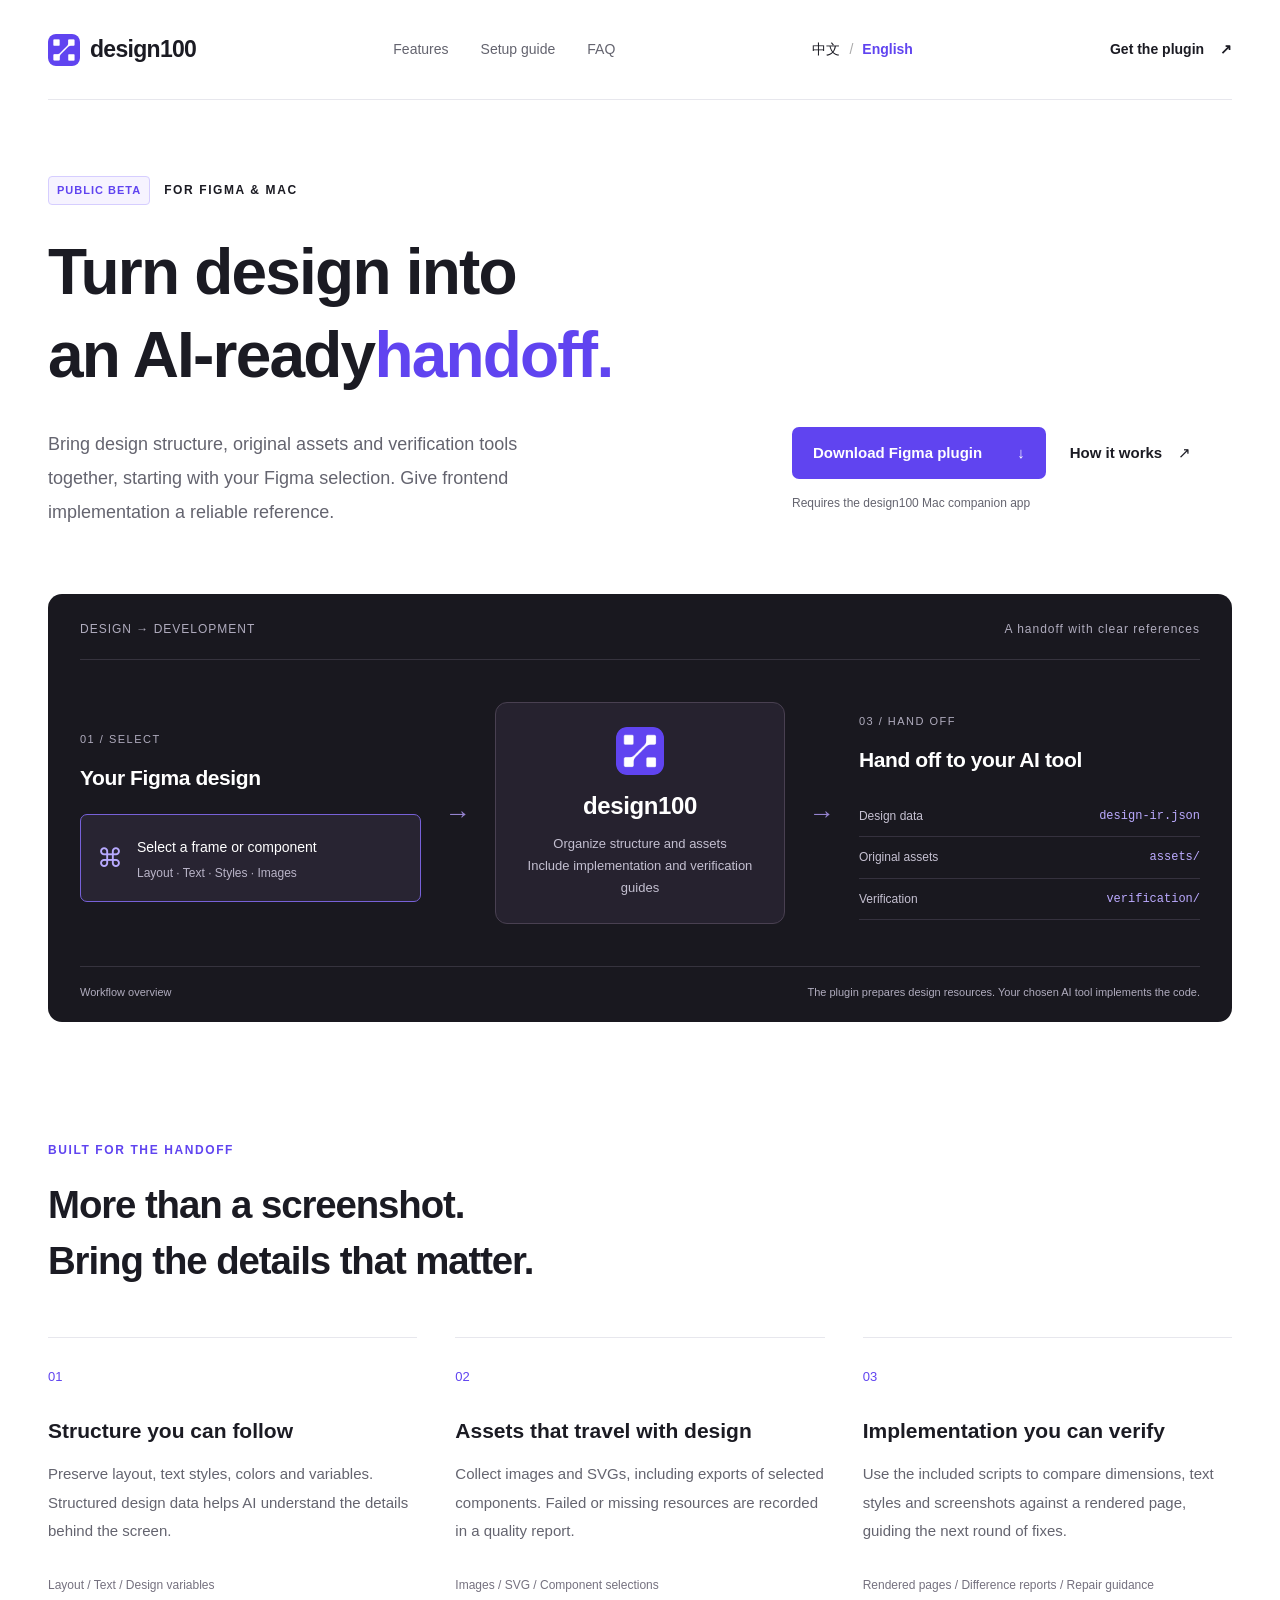
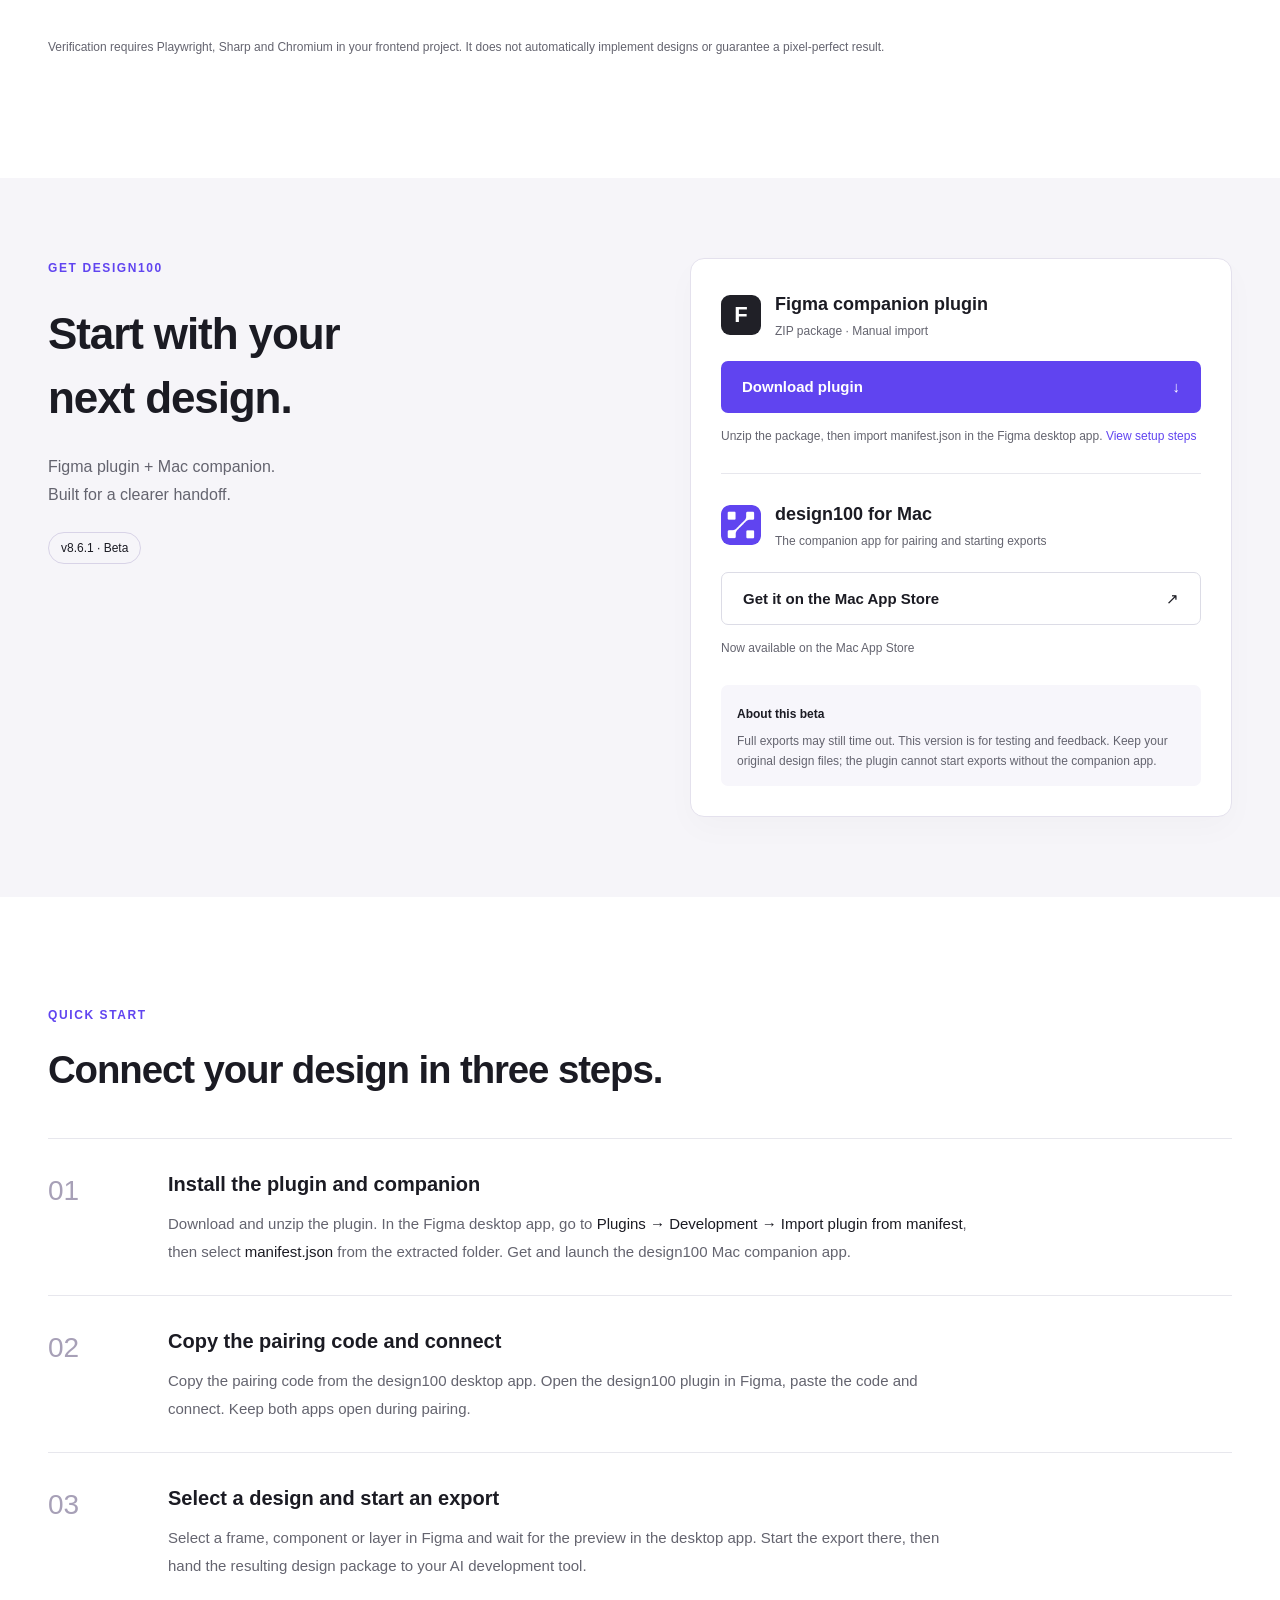
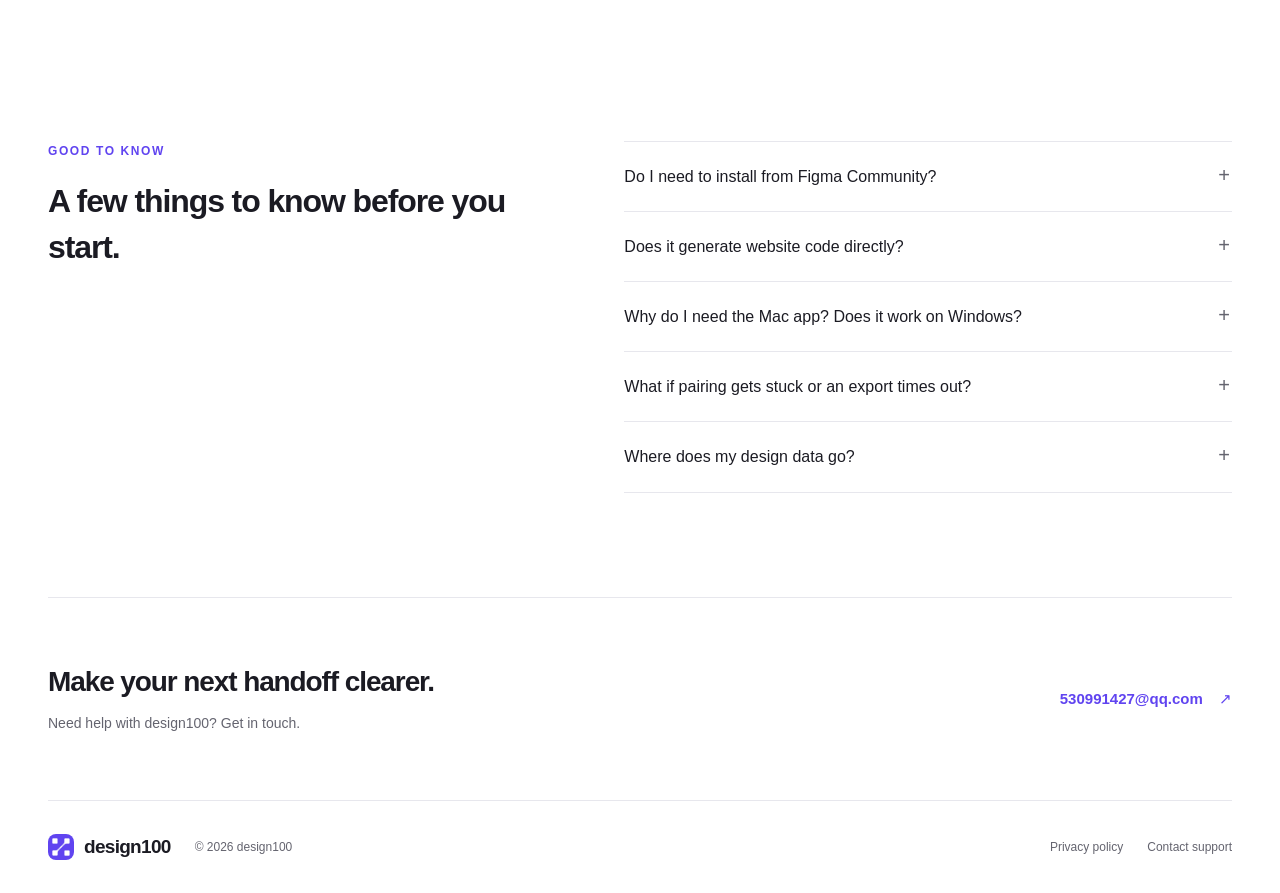
==== commit 13764c99: "Link Mac downloads to the live App Store listing" ====
--- a/en.html
+++ b/en.html
@@ -22,10 +22,10 @@
 <div class="handoff-foot">Workflow overview<span>The plugin prepares design resources. Your chosen AI tool implements the code.</span></div>
 </div></section>
 <section id="features" class="wrap section"><div class="section-heading"><div class="eyebrow">BUILT FOR THE HANDOFF</div><h2>More than a screenshot.<br>Bring the details that matter.</h2></div><div class="features"><article><span class="feature-number">01</span><h3>Structure you can follow</h3><p>Preserve layout, text styles, colors and variables. Structured design data helps AI understand the details behind the screen.</p><span class="feature-note">Layout / Text / Design variables</span></article><article><span class="feature-number">02</span><h3>Assets that travel with design</h3><p>Collect images and SVGs, including exports of selected components. Failed or missing resources are recorded in a quality report.</p><span class="feature-note">Images / SVG / Component selections</span></article><article><span class="feature-number">03</span><h3>Implementation you can verify</h3><p>Use the included scripts to compare dimensions, text styles and screenshots against a rendered page, guiding the next round of fixes.</p><span class="feature-note">Rendered pages / Difference reports / Repair guidance</span></article></div><p class="section-note">Verification requires Playwright, Sharp and Chromium in your frontend project. It does not automatically implement designs or guarantee a pixel-perfect result.</p></section>
-<section id="download" class="download-section"><div class="wrap download-layout"><div><div class="eyebrow">GET DESIGN100</div><h2>Start with your<br>next design.</h2><p>Figma plugin + Mac companion.<br>Built for a clearer handoff.</p><span class="release-label">v8.6.1 · Beta</span></div><div class="download-panel"><article><div class="download-title"><span class="package-icon">F</span><div><h3>Figma companion plugin</h3><p>ZIP package · Manual import</p></div></div><a class="button primary full" href="design100-figma-v8.6.1-beta.zip" download>Download plugin <span aria-hidden="true">↓</span></a><p class="download-hint">Unzip the package, then import manifest.json in the Figma desktop app. <a href="#guide">View setup steps</a></p></article><article class="companion"><div class="download-title"><img src="icon.png" width="40" height="40" alt=""><div><h3>design100 for Mac</h3><p>The companion app for pairing and starting exports</p></div></div><a class="button secondary full" href="mailto:530991427@qq.com?subject=design100%20Mac%20app%20request">Request the Mac app <span aria-hidden="true">↗</span></a><p class="download-hint">Not yet on the Mac App Store · 530991427@qq.com</p></article><aside class="beta-note"><strong>About this beta</strong><p>Full exports may still time out. This version is for testing and feedback. Keep your original design files; the plugin cannot start exports without the companion app.</p></aside></div></div></section>
+<section id="download" class="download-section"><div class="wrap download-layout"><div><div class="eyebrow">GET DESIGN100</div><h2>Start with your<br>next design.</h2><p>Figma plugin + Mac companion.<br>Built for a clearer handoff.</p><span class="release-label">v8.6.1 · Beta</span></div><div class="download-panel"><article><div class="download-title"><span class="package-icon">F</span><div><h3>Figma companion plugin</h3><p>ZIP package · Manual import</p></div></div><a class="button primary full" href="design100-figma-v8.6.1-beta.zip" download>Download plugin <span aria-hidden="true">↓</span></a><p class="download-hint">Unzip the package, then import manifest.json in the Figma desktop app. <a href="#guide">View setup steps</a></p></article><article class="companion"><div class="download-title"><img src="icon.png" width="40" height="40" alt=""><div><h3>design100 for Mac</h3><p>The companion app for pairing and starting exports</p></div></div><a class="button secondary full" href="https://apps.apple.com/cn/app/design100/id6813890552?mt=12">Get it on the Mac App Store <span aria-hidden="true">↗</span></a><p class="download-hint">Now available on the Mac App Store</p></article><aside class="beta-note"><strong>About this beta</strong><p>Full exports may still time out. This version is for testing and feedback. Keep your original design files; the plugin cannot start exports without the companion app.</p></aside></div></div></section>
 <section id="guide" class="wrap section"><div class="section-heading"><div class="eyebrow">QUICK START</div><h2>Connect your design in three steps.</h2></div><ol class="guide"><li><span>01</span><div><h3>Install the plugin and companion</h3><p>Download and unzip the plugin. In the Figma desktop app, go to <b>Plugins → Development → Import plugin from manifest</b>, then select <b>manifest.json</b> from the extracted folder. Get and launch the design100 Mac companion app.</p></div></li><li><span>02</span><div><h3>Copy the pairing code and connect</h3><p>Copy the pairing code from the design100 desktop app. Open the design100 plugin in Figma, paste the code and connect. Keep both apps open during pairing.</p></div></li><li><span>03</span><div><h3>Select a design and start an export</h3><p>Select a frame, component or layer in Figma and wait for the preview in the desktop app. Start the export there, then hand the resulting design package to your AI development tool.</p></div></li></ol></section>
 <section id="faq" class="wrap section faq-section"><div class="section-heading"><div class="eyebrow">GOOD TO KNOW</div><h2>A few things to know before you start.</h2></div><div class="faq"><details><summary>Do I need to install from Figma Community?</summary><p>This website provides a beta package for manual import through the Development menu in the Figma desktop app. The public availability of the Community version has not been confirmed. Use the download and setup instructions on this page.</p></details><details><summary>Does it generate website code directly?</summary><p>No. design100 prepares design data, assets, implementation guides and verification tools. Give the exported package to your own AI development tool to implement the frontend.</p></details><details><summary>Why do I need the Mac app? Does it work on Windows?</summary><p>Exports are started from the design100 Mac app. The Figma plugin reads your selection and generates the design package. The current workflow requires a Mac; a Windows companion app is not available yet.</p></details><details><summary>What if pairing gets stuck or an export times out?</summary><p>Make sure the desktop app is running, copy a fresh pairing code, then close and reopen the Figma plugin. Allow Figma local network access if prompted. Export timeouts are a known beta issue. Try a smaller selection and email the error message to support. Do not send pairing codes or sensitive design files.</p></details><details><summary>Where does my design data go?</summary><p>The plugin exchanges selection data and previews with the companion through localhost:38472 on your machine. Exported packages contain the selected design and assets. The plugin does not call remote AI services. You decide what to share with third-party AI tools. For details, read the <a href="https://sanxiansheng.github.io/design100-privacy/">product privacy policy</a>.</p></details></div></section>
-<section class="wrap support"><div><h2>Make your next handoff clearer.</h2><p>Need help or access to the Mac app? Get in touch.</p></div><a href="mailto:530991427@qq.com" class="text-link">530991427@qq.com <span aria-hidden="true">↗</span></a></section>
+<section class="wrap support"><div><h2>Make your next handoff clearer.</h2><p>Need help with design100? Get in touch.</p></div><a href="mailto:530991427@qq.com" class="text-link">530991427@qq.com <span aria-hidden="true">↗</span></a></section>
 </main><footer class="wrap"><a class="brand" href="#"><img src="icon.png" alt="" width="26" height="26">design100</a><span>© 2026 design100</span><div><a href="https://sanxiansheng.github.io/design100-privacy/">Privacy policy</a><a href="mailto:530991427@qq.com">Contact support</a></div></footer>
 <script>document.querySelectorAll(".language-switch a").forEach(function(link){link.addEventListener("click",function(){link.hash=window.location.hash;});});</script>
 </body></html>
